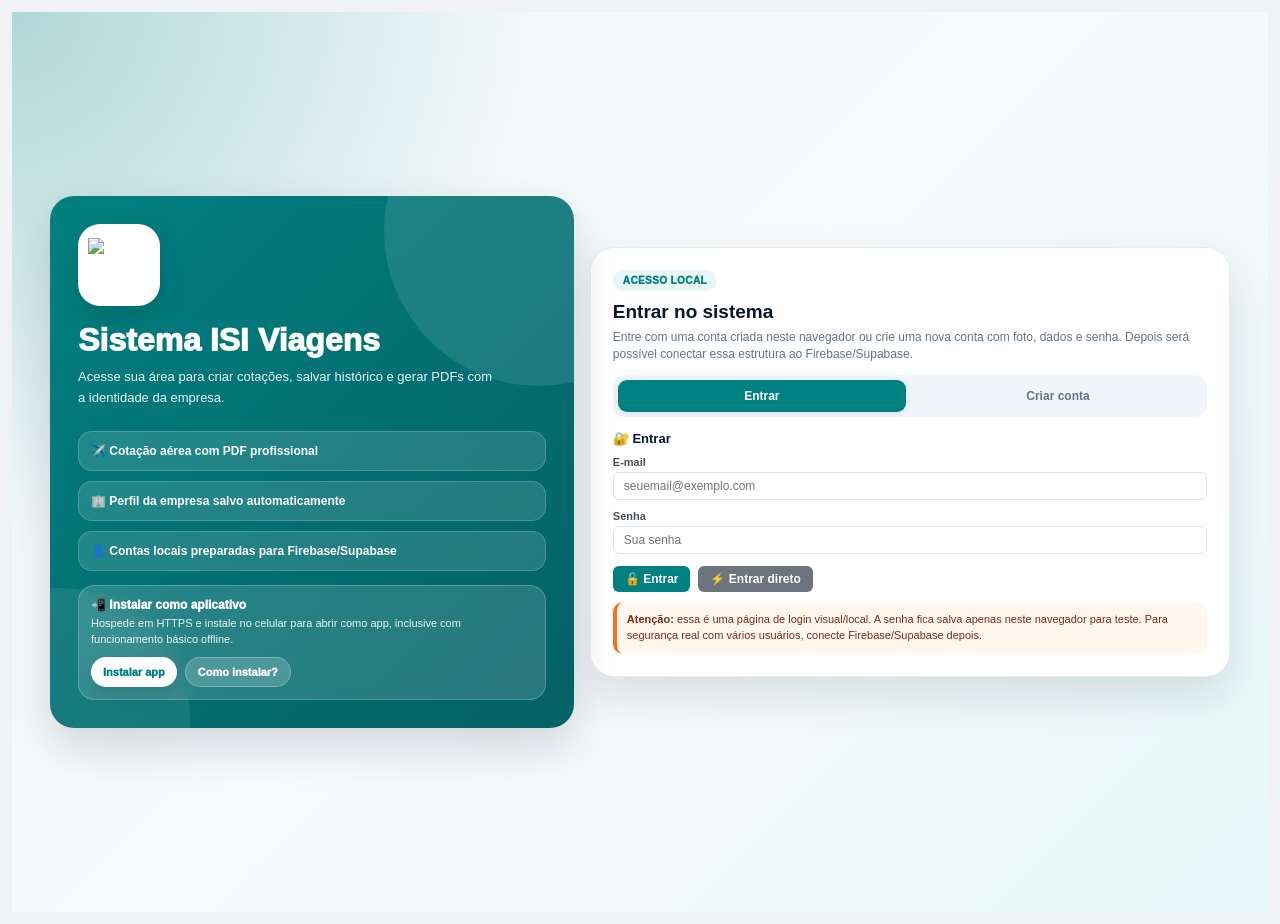
==== index.html @ 82587574 "Add files via upload" ====
<!DOCTYPE html>
<html lang="pt-BR">
<head>
  <meta charset="UTF-8" />
  <meta name="viewport" content="width=device-width, initial-scale=1.0, user-scalable=yes, viewport-fit=cover" />

  <!-- PWA / Aplicativo instalável -->
  <meta name="theme-color" content="#008080" />
  <meta name="description" content="Sistema ISI Viagens para cotações aéreas, perfil de empresa, usuários locais e geração de PDF." />
  <link rel="manifest" href="manifest.json" />
  <link rel="apple-touch-icon" href="icons/icon-192.png" />
  <meta name="mobile-web-app-capable" content="yes" />
  <meta name="apple-mobile-web-app-capable" content="yes" />
  <meta name="apple-mobile-web-app-status-bar-style" content="default" />
  <meta name="apple-mobile-web-app-title" content="ISI Viagens" />
  <title>ISI Viagens - App de Cotação</title>
  <style>
    * { margin:0; padding:0; box-sizing:border-box; }
    body {
      font-family:-apple-system,BlinkMacSystemFont,"Segoe UI",Roboto,Arial,sans-serif;
      background:#f0f2f5;
      padding:12px;
      color:#1a1a2e;
    }
    .tabs {
      display:flex;
      gap:6px;
      margin:0 auto 12px;
      background:white;
      padding:6px;
      border-radius:14px;
      box-shadow:0 1px 4px rgba(0,0,0,.08);
      max-width:1600px;
    }
    .tab-btn {
      flex:1;
      padding:10px;
      border:none;
      background:transparent;
      border-radius:10px;
      font-size:13px;
      font-weight:600;
      cursor:pointer;
      color:#6c757d;
    }
    .tab-btn.active { background:#008080; color:white; }
    .tab-content { display:none; }
    .tab-content.active { display:block; }
    .dashboard {
      display:flex;
      gap:16px;
      max-width:1600px;
      margin:0 auto;
    }
    .config-panel {
      width:50%;
      background:white;
      border-radius:14px;
      padding:16px;
      box-shadow:0 1px 4px rgba(0,0,0,.08);
      overflow-y:auto;
      max-height:calc(100vh - 80px);
    }
    .preview-panel {
      width:50%;
      background:#f0f2f5;
      border-radius:14px;
      display:flex;
      flex-direction:column;
      overflow:hidden;
    }
    .preview-header {
      display:flex;
      justify-content:space-between;
      align-items:center;
      padding:12px 16px;
      background:white;
      border-bottom:1px solid #e9ecef;
      gap:10px;
      flex-wrap:wrap;
    }
    .preview-header h2 { font-size:16px; }
    .preview-container {
      flex:1;
      padding:16px;
      overflow-y:auto;
      max-height:calc(100vh - 80px);
    }
    .config-section {
      margin-bottom:16px;
      padding:12px;
      background:#f8f9fa;
      border-radius:10px;
      border:1px solid #e9ecef;
      transition: all 0.3s ease;
    }
    .config-section.hidden {
      display: none;
    }
    .config-section h3 {
      margin-bottom:12px;
      font-size:13px;
      display:flex;
      align-items:center;
      gap:6px;
    }
    .form-group { margin-bottom:10px; }
    .form-group label {
      display:block;
      margin-bottom:4px;
      font-weight:600;
      color:#495057;
      font-size:11px;
    }
    input, select, textarea {
      width:100%;
      padding:6px 10px;
      border:1px solid #dee2e6;
      border-radius:6px;
      font-size:12px;
      font-family:inherit;
      outline:none;
    }
    input:focus, select:focus, textarea:focus {
      border-color:#008080;
      box-shadow:0 0 0 2px rgba(0,128,128,.1);
    }
    .row-2 { display:grid; grid-template-columns:1fr 1fr; gap:10px; }
    .row-3 { display:grid; grid-template-columns:1fr 1fr 1fr; gap:10px; }
    .btn, .btn-generate, .btn-secondary, .btn-danger, .upload-btn {
      border:none;
      padding:6px 12px;
      border-radius:6px;
      cursor:pointer;
      font-size:12px;
      font-weight:600;
      transition:.2s;
    }
    .btn, .btn-generate, .upload-btn { background:#008080; color:white; }
    .btn:hover, .btn-generate:hover, .upload-btn:hover { background:#006666; }
    .btn-secondary { background:#6c757d; color:white; }
    .btn-danger { background:#dc3545; color:white; }
    .btn-full { width:100%; }
    .alert {
      padding:8px 12px;
      border-radius:8px;
      margin:8px 0;
      font-size:11px;
      line-height:1.3;
    }
    .alert-info { background:#e0f2fe; color:#0369a1; border-left:3px solid #0284c7; }
    .alert-success { background:#e8f5e9; color:#166534; border-left:3px solid #16a34a; }
    .alert-warning { background:#fff8e1; color:#92400e; border-left:3px solid #f59e0b; }
    .alert-error { background:#fee2e2; color:#991b1b; border-left:3px solid #dc2626; }
    .grupo-imagem { display:flex; align-items:center; gap:12px; margin-bottom:12px; flex-wrap:wrap; }
    .clube-foto-preview {
      width:50px; height:50px; border-radius:10px; object-fit:cover;
      background:#f8f9fa; border:1px solid #dee2e6;
    }
    .color-option {
      display:inline-block; width:28px; height:28px; border-radius:50%;
      margin:3px; cursor:pointer; border:2px solid transparent;
    }
    .color-option.selected { border-color:#1a1a2e; transform:scale(1.05); }
    .amadeus-offer {
      background:white;
      border:1px solid #dee2e6;
      border-radius:10px;
      padding:10px;
      margin-bottom:8px;
      cursor:pointer;
    }
    .amadeus-offer:hover { border-color:#008080; background:#f0fafa; }
    .amadeus-offer.selected { border:2px solid #16a34a; background:#ecfdf5; }
    .offer-top {
      display:flex; justify-content:space-between; gap:8px;
      font-weight:700; font-size:13px;
    }
    .offer-meta {
      margin-top:6px;
      display:grid;
      grid-template-columns:repeat(4,1fr);
      gap:6px;
      font-size:10px;
      color:#495057;
    }
    .offer-meta div { background:#f8f9fa; padding:5px; border-radius:6px; text-align:center; }
    .pdf-preview {
      background:white;
      border-radius:14px;
      padding:20px;
      max-width:100%;
      margin:0 auto;
      box-shadow:0 2px 10px rgba(0,0,0,.08);
    }
    .flight-card {
      background:#fff;
      border-radius:12px;
      padding:12px;
      margin-bottom:12px;
      border:1px solid #e9ecef;
    }
    .flight-header {
      display:flex;
      justify-content:space-between;
      align-items:center;
      margin-bottom:10px;
      padding-bottom:8px;
      border-bottom:1px solid #e9ecef;
    }
    .flight-type {
      font-size:12px;
      font-weight:600;
      color:var(--theme,#008080);
      background:#e6f3f3;
      padding:3px 10px;
      border-radius:16px;
    }
    .flight-date { font-size:11px; color:#6c757d; }
    .route-main {
      display:flex;
      align-items:center;
      justify-content:space-between;
      margin-bottom:12px;
    }
    .airport-origin, .airport-destination { text-align:center; flex:1; }
    .airport-code { font-size:22px; font-weight:700; color:#1a1a2e; }
    .airport-city { font-size:10px; color:#6c757d; margin-top:2px; }
    .flight-connection { text-align:center; flex:1.2; }
    .flight-arrow { font-size:16px; color:#adb5bd; margin-bottom:2px; }
    .flight-connection-type { font-size:10px; font-weight:500; color:var(--theme,#008080); }
    .schedule-row {
      display:flex;
      justify-content:space-between;
      align-items:center;
      background:#f8f9fa;
      padding:10px;
      border-radius:10px;
      margin-bottom:10px;
    }
    .time-point { text-align:center; }
    .time-value { font-size:16px; font-weight:700; color:#1a1a2e; }
    .time-label { font-size:9px; color:#6c757d; text-transform:uppercase; }
    .duration-middle { text-align:center; flex:1; }
    .duration-value { font-size:12px; font-weight:600; color:var(--theme,#008080); }
    .duration-label { font-size:9px; color:#6c757d; }
    .flight-footer {
      display:flex;
      justify-content:space-between;
      align-items:center;
      padding-top:8px;
      border-top:1px solid #e9ecef;
    }
    .airline-info { display:flex; align-items:center; gap:8px; }
    .airline-logo-small { height:20px; max-width:50px; object-fit:contain; }
    .benefits-row {
      display:flex; flex-wrap:wrap; gap:12px; justify-content:center; margin:12px 0;
    }
    .benefit-item { font-size:10px; color:#6c757d; }
    .passengers-info {
      font-size:11px; color:#495057; margin:12px 0; text-align:center;
      background:#f8f9fa; padding:8px; border-radius:10px;
    }
    .price-container {
      background:linear-gradient(135deg,var(--theme,#008080),color-mix(in srgb,var(--theme,#008080) 80%,black));
      border-radius:10px;
      padding:12px 16px;
      margin-top:12px;
      display:flex;
      justify-content:space-between;
      align-items:center;
      color:white;
    }
    .price-original { font-size:11px; text-decoration:line-through; opacity:.8; }
    .price-promotional { font-size:18px; font-weight:700; }
    .warning-box {
      background:#fff8e7;
      border-left:3px solid #ff9800;
      border-radius:6px;
      padding:8px 12px;
      margin-top:12px;
      text-align:center;
    }
    .footer-note {
      font-size:9px;
      color:#adb5bd;
      text-align:center;
      margin-top:12px;
      padding-top:8px;
      border-top:1px solid #e9ecef;
    }
    .historico-container {
      max-width:1400px;
      margin:0 auto;
      background:white;
      border-radius:14px;
      padding:16px;
      box-shadow:0 1px 4px rgba(0,0,0,.08);
    }
    table { width:100%; border-collapse:collapse; }
    th, td { padding:10px; text-align:left; border-bottom:1px solid #e9ecef; font-size:12px; }
    th { background:#f8f9fa; font-weight:600; color:#495057; }
    .status-badge { display:inline-block; padding:3px 8px; border-radius:16px; font-size:10px; font-weight:500; }
    .status-ida { background:#e8f5e9; color:#2e7d32; }
    .status-ida-volta { background:#e3f2fd; color:#1565c0; }
    .status-multitrecho { background:#f3e5f5; color:#7b1fa2; }
    .log-box {
      background:#0f172a;
      color:#dbeafe;
      font-family:monospace;
      font-size:10px;
      border-radius:10px;
      padding:8px;
      max-height:120px;
      overflow:auto;
    }
    .stop-chain {
      display:flex;
      align-items:center;
      justify-content:center;
      gap:6px;
      margin:4px 0 2px;
      color:#008080;
      font-size:10px;
      font-weight:700;
      flex-wrap:wrap;
    }
    .stop-chain .stop-code {
      background:#e6f3f3;
      color:#008080;
      padding:2px 6px;
      border-radius:12px;
      font-size:9px;
    }
    .stop-chain .stop-arrow { color:#adb5bd; font-size:14px; }
    .paradas-info {
      margin-top:8px;
      padding:8px;
      background:#f8f9fa;
      border-radius:10px;
      border:1px dashed #d9e2e7;
    }
    .paradas-info-title {
      color:#008080;
      font-weight:700;
      font-size:10px;
      margin-bottom:6px;
      text-transform:uppercase;
    }
    .parada-linha {
      display:flex;
      justify-content:space-between;
      align-items:center;
      gap:10px;
      padding:5px 0;
      border-bottom:1px solid #e9ecef;
      font-size:10px;
    }
    .parada-codigo { font-weight:800; color:#1a1a2e; font-size:11px; }
    .parada-espera { color:#008080; font-weight:700; font-size:10px; }
    .bagagens-pdf {
      margin-top:10px;
      padding-top:8px;
      border-top:1px solid #e9ecef;
    }
    .bagagens-header {
      display:flex;
      align-items:center;
      gap:8px;
      margin-bottom:6px;
      color:#1a1a2e;
      font-weight:800;
      font-size:11px;
      text-transform:uppercase;
    }
    .bagagens-header:before {
      content:"";
      width:5px;
      height:5px;
      background:#1a1a2e;
      border-radius:50%;
    }
    .bagagens-subtitle {
      display:flex;
      align-items:center;
      gap:8px;
      color:#7b8790;
      font-weight:700;
      font-size:9px;
      text-transform:uppercase;
      margin-bottom:6px;
    }
    .bagagens-subtitle:after {
      content:"";
      height:1px;
      background:#d9dee4;
      flex:1;
    }
    .bagagens-grid-pdf {
      display:grid;
      grid-template-columns:repeat(3,1fr);
      gap:8px;
    }
    .bagagem-card-pdf {
      background:#f5f6f8;
      border-radius:8px;
      padding:6px;
      display:flex;
      align-items:center;
      gap:6px;
      min-height:48px;
    }
    .bagagem-card-pdf img {
      width:28px;
      height:28px;
      object-fit:contain;
      background:white;
      border-radius:6px;
      padding:3px;
    }
    .bagagem-card-pdf .bag-title { font-size:9px; font-weight:800; color:#1a1a2e; }
    .bagagem-card-pdf .bag-sub { font-size:8px; color:#6c757d; margin-top:1px; }
    .bagagem-card-pdf .bag-qtd { margin-left:auto; font-size:14px; font-weight:900; color:#1a1a2e; }
    .bagagens-form-title{ color:var(--theme,#008080); font-weight:800; font-size:12px; }
    .bagagens-form-grid{ display:grid; grid-template-columns:repeat(3,1fr); gap:8px; margin-top:6px; }
    .bagagem-form-card{ background:linear-gradient(180deg,#fff,#f8fafc); border:1px solid #e3e9ef; border-radius:10px; padding:8px; display:flex; flex-direction:column; gap:6px; align-items:center; text-align:center; }
    .bagagem-form-card img{ width:36px; height:36px; object-fit:contain; }
    .bagagem-form-texto strong{ display:block; font-size:10px; color:#0b1433; }
    .bagagem-form-texto span{ display:block; font-size:10px; color:#334155; margin-top:2px; }
    .bagagem-stepper{ display:grid; grid-template-columns:28px 1fr 28px; width:100%; overflow:hidden; border-radius:8px; border:1px solid #e3e9ef; background:#fff; }
    .bagagem-stepper button{ border:0; background:#eef2f7; color:#0b1433; font-weight:900; cursor:pointer; font-size:14px; }
    .bagagem-stepper input{ border:0; text-align:center; padding:4px; font-weight:800; font-size:12px; }
    .bagagem-status{ padding:2px 8px; border-radius:20px; font-size:9px; font-weight:800; }
    .bagagem-status.incluso{ background:#c9f7d8; color:#0f7a3a; }
    .bagagem-status.opcional{ background:#737985; color:#fff; }
    .bagagem-card-premium{ background:linear-gradient(180deg,#ffffff,#f4f6f8); border:1px solid #edf1f4; border-radius:10px; min-height:52px; }
    .bagagem-card-premium img{ width:34px; height:34px; }
    .trecho-card {
      background:white;
      border:1px solid #e9ecef;
      border-radius:10px;
      padding:12px;
      margin-bottom:12px;
    }
    .trecho-header {
      display:flex;
      justify-content:space-between;
      align-items:center;
      margin-bottom:12px;
      padding-bottom:8px;
      border-bottom:1px solid #e9ecef;
    }
    .trecho-title { font-weight:700; color:#008080; font-size:12px; }

    .trecho-nome-wrap { flex:1; display:flex; flex-direction:column; gap:3px; }
    .trecho-nome-wrap label { font-size:10px; font-weight:700; color:#6c757d; }
    .trecho-nome-input { font-weight:800; color:#008080; border:1px solid #dce6e9; background:#f8fbfb; }
    input[list]::-webkit-calendar-picker-indicator { opacity:.6; }
    .btn-remove-trecho { background:#dc3545; color:white; border:none; padding:4px 10px; border-radius:6px; cursor:pointer; font-size:10px; }

    .passageiros-dinamicos {
      display:grid;
      grid-template-columns:1fr 1fr;
      gap:8px;
      margin-top:6px;
    }
    .passageiro-campo {
      background:#fff;
      border:1px solid #e3e9ef;
      border-radius:10px;
      padding:8px;
    }
    .passageiro-campo label {
      display:flex;
      align-items:center;
      justify-content:space-between;
      gap:8px;
      margin-bottom:5px;
      color:#0b1433;
      font-size:10px;
      font-weight:800;
    }
    .passageiro-tipo {
      color:var(--theme,#008080);
      background:#e6f3f3;
      padding:2px 7px;
      border-radius:999px;
      font-size:9px;
      white-space:nowrap;
    }

    @media (max-width: 900px) {
      .dashboard { flex-direction:column; }
      .config-panel, .preview-panel { width:100%; }
      .row-2,.row-3 { grid-template-columns:1fr; }
      .bagagens-grid-pdf { grid-template-columns:1fr; }
    }
    @media print {
      body { background:white; padding:0; }
      .tabs,.config-panel,.preview-header { display:none !important; }
      .preview-panel { width:100%; background:white; }
      .pdf-preview { box-shadow:none; }
    }
    /* Ajuste compacto para caber melhor em 1 página do PDF, mantendo o mesmo designer */
    .pdf-preview { padding:14px; }
    .flight-card { padding:8px; margin-bottom:7px; border-radius:10px; }
    .flight-header { margin-bottom:6px; padding-bottom:5px; }
    .airport-code { font-size:19px; }
    .airport-city { font-size:9px; }
    .schedule-row { padding:7px; margin-bottom:6px; }
    .time-value { font-size:14px; }
    .duration-value { font-size:11px; }
    .flight-footer { padding-top:5px; }
    .bagagens-pdf { margin-top:6px; padding-top:5px; }
    .bagagens-grid-pdf { gap:5px; }
    .bagagem-card-pdf { min-height:40px; padding:4px; gap:4px; }
    .bagagem-card-pdf img { width:24px; height:24px; }
    .bagagem-card-pdf .bag-title { font-size:8px; }
    .bagagem-card-pdf .bag-sub { font-size:7px; }
    .bagagem-card-pdf .bag-qtd { font-size:12px; }
    .paradas-info { margin-top:5px; padding:5px; }
    .parada-linha { padding:3px 0; font-size:9px; }
    .benefits-row { margin:8px 0; gap:8px; }
    .passengers-info { margin:8px 0; padding:6px; }
    .price-container { margin-top:8px; padding:9px 12px; }
    .warning-box { margin-top:8px; padding:6px 10px; }

    @page { size: A4; margin: 5mm; }
    @media print {
      html, body { width:210mm; min-height:297mm; }
      body { background:white !important; padding:0 !important; -webkit-print-color-adjust:exact; print-color-adjust:exact; }
      .tabs,.config-panel,.preview-header { display:none !important; }
      .dashboard { display:block !important; max-width:none !important; margin:0 !important; }
      .preview-panel { width:100% !important; background:white !important; display:block !important; overflow:visible !important; }
      .preview-container { padding:0 !important; overflow:visible !important; max-height:none !important; }
      .pdf-preview {
        width:100% !important;
        max-width:200mm !important;
        margin:0 auto !important;
        box-shadow:none !important;
        border-radius:0 !important;
        padding:5mm !important;
        font-size:85% !important;
      }
      .flight-card { padding:5px !important; margin-bottom:4px !important; border-radius:7px !important; page-break-inside:avoid !important; break-inside:avoid !important; }
      .flight-header { margin-bottom:4px !important; padding-bottom:4px !important; }
      .route-main { margin-bottom:5px !important; }
      .airport-code { font-size:17px !important; }
      .airport-city { font-size:8px !important; }
      .schedule-row { padding:5px !important; margin-bottom:4px !important; }
      .time-value { font-size:12px !important; }
      .time-label,.duration-label { font-size:7px !important; }
      .duration-value { font-size:9px !important; }
      .airline-logo-small { height:16px !important; max-width:42px !important; }
      .paradas-info { padding:4px !important; margin-top:4px !important; }
      .paradas-info-title { font-size:8px !important; margin-bottom:3px !important; }
      .parada-linha { padding:2px 0 !important; font-size:8px !important; }
      .bagagens-pdf { margin-top:4px !important; padding-top:4px !important; }
      .bagagens-header { font-size:9px !important; margin-bottom:3px !important; }
      .bagagens-subtitle { font-size:7px !important; margin-bottom:3px !important; }
      .bagagens-grid-pdf { grid-template-columns:repeat(3,1fr) !important; gap:4px !important; }
      .bagagem-card-pdf { min-height:32px !important; padding:3px !important; }
      .bagagem-card-pdf img { width:20px !important; height:20px !important; }
      .bagagem-card-pdf .bag-title { font-size:7px !important; }
      .bagagem-card-pdf .bag-sub { font-size:6px !important; }
      .bagagem-card-pdf .bag-qtd { font-size:10px !important; }
      .benefits-row { margin:5px 0 !important; gap:6px !important; }
      .benefit-item,.passengers-info { font-size:8px !important; }
      .passengers-info { margin:5px 0 !important; padding:4px !important; }
      .price-container { margin-top:5px !important; padding:6px 9px !important; }
      .price-promotional { font-size:14px !important; }
      .price-original { font-size:9px !important; }
      .warning-box { margin-top:5px !important; padding:4px 8px !important; font-size:8px !important; }
      .footer-note { margin-top:5px !important; padding-top:4px !important; font-size:7px !important; }
    }

    /* Atualizações: PDF otimizado, paradas em 2 colunas, classe e aviso maior */
    .paradas-form-grid { display:grid; grid-template-columns:repeat(2,1fr); gap:8px; }
    .parada-form-card { background:#fff; border:1px solid #e3e9ef; border-radius:10px; padding:8px; }
    .parada-form-card.hidden { display:none; }
    .parada-form-card strong { display:block; font-size:10px; color:#0b1433; margin-bottom:5px; }
    .parada-form-card input { text-align:center; font-weight:700; }
    .paradas-grid-pdf { display:grid; grid-template-columns:repeat(2,1fr); gap:0 12px; }
    .paradas-grid-pdf .parada-linha { border-bottom:1px solid #e9ecef; }
    .classe-info { margin-left:auto; background:#e6f3f3; color:var(--theme,#008080); border-radius:16px; padding:3px 10px; font-size:10px; font-weight:800; }
    .warning-box { font-size:12px; font-weight:800; color:#7a4a00; }
    .pdf-preview.pdf-1 { padding:24px; }
    .pdf-preview.pdf-1 .flight-card { padding:16px; margin-bottom:14px; }
    .pdf-preview.pdf-1 .airport-code { font-size:27px; }
    .pdf-preview.pdf-1 .time-value { font-size:18px; }
    .pdf-preview.pdf-1 .price-promotional { font-size:22px; }
    .pdf-preview.pdf-2 { padding:18px; }
    .pdf-preview.pdf-2 .flight-card { padding:11px; margin-bottom:9px; }
    .pdf-preview.pdf-3 { padding:12px; }
    .pdf-preview.pdf-3 .flight-card { padding:7px; margin-bottom:5px; }
    .pdf-preview.pdf-3 .paradas-info { padding:4px; }
    .pdf-preview.pdf-3 .warning-box { font-size:10px; padding:5px 8px; }
    @media print {
      .pdf-preview.pdf-1 { padding:9mm !important; font-size:105% !important; }
      .pdf-preview.pdf-1 .flight-card { padding:12px !important; margin-bottom:10px !important; }
      .pdf-preview.pdf-1 .airport-code { font-size:25px !important; }
      .pdf-preview.pdf-1 .time-value { font-size:18px !important; }
      .pdf-preview.pdf-1 .price-promotional { font-size:22px !important; }
      .pdf-preview.pdf-2 { padding:6mm !important; font-size:92% !important; }
      .pdf-preview.pdf-3 { padding:4mm !important; font-size:82% !important; }
      .paradas-grid-pdf { grid-template-columns:repeat(2,1fr) !important; gap:0 8px !important; }
      .warning-box { font-size:11px !important; font-weight:800 !important; }
      .pdf-preview.pdf-3 .warning-box { font-size:9px !important; }
    }


    /* ===== REFORMA VISUAL DO PDF / COTAÇÃO ===== */
    .pdf-preview.pdf-reformado{
      --theme2: color-mix(in srgb, var(--theme,#008080) 78%, #003b5c);
      padding:0 !important;
      overflow:hidden;
      border-radius:16px;
      border:1px solid #d9e6ee;
      background:#ffffff;
    }
    .pdf-topbar{
      background:linear-gradient(135deg,var(--theme,#008080),var(--theme2,#005f86));
      color:white;
      padding:14px 18px;
      display:grid;
      grid-template-columns:1.2fr 1fr 1fr;
      gap:12px;
      align-items:center;
    }
    .pdf-brand{display:flex;align-items:center;gap:12px;min-width:0;}
    .pdf-brand img{width:58px;height:58px;object-fit:contain;background:#fff;border-radius:12px;padding:6px;}
    .pdf-brand-title{font-size:16px;font-weight:900;line-height:1.1;}
    .pdf-brand-sub{font-size:10px;opacity:.9;margin-top:2px;}
    .pdf-title-box{text-align:center;}
    .pdf-title-box .pdf-main-title{font-size:17px;font-weight:900;}
    .pdf-title-box .pdf-client{font-size:10px;opacity:.92;margin-top:3px;}
    .pdf-locator{text-align:right;text-transform:uppercase;}
    .pdf-locator small{display:block;font-size:9px;letter-spacing:2px;opacity:.75;}
    .pdf-locator strong{display:block;font-size:25px;letter-spacing:2px;line-height:1;}
    .pdf-body{padding:14px 18px 16px;}
    .pdf-section-title{display:flex;align-items:center;gap:8px;margin:10px 0 8px;font-size:12px;font-weight:900;text-transform:uppercase;color:#16213e;letter-spacing:.4px;}
    .pdf-section-title:before{content:"";width:6px;height:6px;border-radius:50%;background:var(--theme,#008080);}
    .passengers-box{border-bottom:2px dashed #d6cdbc;padding-bottom:10px;margin-bottom:10px;}
    .passengers-head{display:flex;justify-content:space-between;gap:10px;font-size:11px;color:#6c757d;margin-bottom:8px;}
    .passenger-list{display:grid;grid-template-columns:repeat(2,minmax(0,1fr));gap:7px;}
    .passenger-pill{background:#f5f6f8;border-radius:8px;padding:8px 10px;display:flex;gap:10px;align-items:center;min-height:38px;}
    .passenger-num{font-weight:900;color:#8a94a6;}
    .passenger-name{font-weight:800;font-size:11px;color:#0f172a;}
    .flight-card{border-radius:12px;border:1px solid #e7edf3;background:#fff;overflow:hidden;}
    .flight-header{background:#fbfcfe;border-bottom:1px solid #edf1f4;padding:8px 10px;}
    .flight-type{background:#e7f7f7;color:var(--theme,#008080);font-weight:900;}
    .flight-date{font-weight:800;color:#64748b;}
    .airport-code{color:#0b1433;}
    .flight-arrow,.stop-arrow,.stop-code,.flight-connection-type,.duration-value,.paradas-info-title,.parada-espera,.classe-info{color:var(--theme,#008080) !important;}
    .stop-code{background:color-mix(in srgb,var(--theme,#008080) 12%,white) !important;border:1px solid color-mix(in srgb,var(--theme,#008080) 22%,white);}
    .schedule-row{background:#f5f6f8;}
    .paradas-info{border-color:color-mix(in srgb,var(--theme,#008080) 25%,#d9e2e7) !important;background:#fbfeff;}
    .paradas-grid-pdf{display:grid;grid-template-columns:repeat(2,1fr);gap:4px 12px;}
    .parada-linha{border-bottom:0;background:#fff;border-radius:8px;padding:6px 8px;}
    .bagagens-header:before{background:var(--theme,#008080) !important;}
    .bagagens-grid-pdf{grid-template-columns:repeat(3,1fr);}
    .price-container{background:linear-gradient(135deg,var(--theme,#008080),var(--theme2,#005f86));border-radius:12px;}
    .warning-box{font-size:12px;font-weight:900;letter-spacing:.1px;border-left:4px solid #f59e0b;background:#fff7dc;color:#7c4a03;}
    .pdf-preview.pdf-3 .pdf-topbar{padding:10px 14px;}
    .pdf-preview.pdf-3 .pdf-body{padding:10px 14px 12px;}
    .pdf-preview.pdf-3 .passenger-list{grid-template-columns:repeat(3,minmax(0,1fr));gap:5px;}
    .pdf-preview.pdf-3 .passenger-pill{padding:5px 7px;min-height:30px;}
    .pdf-preview.pdf-3 .passenger-name{font-size:9px;}
    @media print{
      .pdf-topbar{padding:9px 12px !important;}
      .pdf-body{padding:8px 12px 10px !important;}
      .pdf-brand img{width:45px !important;height:45px !important;}
      .pdf-brand-title{font-size:13px !important;}
      .pdf-locator strong{font-size:20px !important;}
      .passenger-pill{min-height:28px !important;padding:5px 7px !important;}
      .passenger-name{font-size:9px !important;}
      .pdf-section-title{font-size:10px !important;margin:6px 0 5px !important;}
      .warning-box{font-size:9px !important;}
    }



    /* ===== PERFIL DA EMPRESA / BASE PARA LOGIN FUTURO ===== */
    .perfil-container{
      max-width:1600px;
      margin:0 auto;
      display:grid;
      grid-template-columns:1.05fr .95fr;
      gap:16px;
    }
    .perfil-card{
      background:white;
      border-radius:14px;
      padding:16px;
      box-shadow:0 1px 4px rgba(0,0,0,.08);
      border:1px solid #e9ecef;
    }
    .perfil-card h2{
      font-size:18px;
      margin-bottom:6px;
      color:#0b1433;
    }
    .perfil-card h3{
      font-size:13px;
      margin:14px 0 10px;
      color:#0b1433;
      display:flex;
      align-items:center;
      gap:6px;
    }
    .perfil-subtitle{
      font-size:12px;
      color:#6c757d;
      margin-bottom:12px;
      line-height:1.35;
    }
    .perfil-logo-area{
      display:flex;
      gap:14px;
      align-items:center;
      flex-wrap:wrap;
      background:#f8f9fa;
      border:1px dashed #d7e0e6;
      padding:12px;
      border-radius:12px;
      margin-bottom:12px;
    }
    .perfil-logo-preview{
      width:92px;
      height:92px;
      object-fit:contain;
      background:#fff;
      border:1px solid #dee2e6;
      border-radius:16px;
      padding:8px;
      box-shadow:0 2px 6px rgba(0,0,0,.04);
    }
    .perfil-logo-actions{
      display:flex;
      flex-direction:column;
      gap:7px;
      min-width:180px;
      flex:1;
    }
    .perfil-mini{
      font-size:10px;
      color:#6c757d;
      line-height:1.35;
    }
    .perfil-grid{
      display:grid;
      grid-template-columns:1fr 1fr;
      gap:10px;
    }
    .perfil-preview-box{
      background:linear-gradient(135deg,var(--theme,#008080),color-mix(in srgb,var(--theme,#008080) 78%,#003b5c));
      color:white;
      border-radius:16px;
      padding:18px;
      min-height:235px;
      display:flex;
      flex-direction:column;
      justify-content:space-between;
      overflow:hidden;
      position:relative;
    }
    .perfil-preview-box:after{
      content:"";
      position:absolute;
      width:220px;
      height:220px;
      border-radius:50%;
      background:rgba(255,255,255,.10);
      right:-80px;
      bottom:-90px;
    }
    .perfil-preview-top{
      position:relative;
      z-index:1;
      display:flex;
      align-items:center;
      gap:12px;
    }
    .perfil-preview-top img{
      width:70px;
      height:70px;
      border-radius:16px;
      object-fit:contain;
      background:#fff;
      padding:8px;
    }
    .perfil-preview-name{
      font-size:20px;
      font-weight:900;
      line-height:1.1;
    }
    .perfil-preview-slogan{
      font-size:11px;
      opacity:.9;
      margin-top:4px;
    }
    .perfil-preview-contato{
      position:relative;
      z-index:1;
      margin-top:16px;
      display:grid;
      gap:6px;
      font-size:11px;
      opacity:.95;
    }
    .perfil-future-box{
      margin-top:12px;
      background:#f8f9fa;
      border:1px solid #e9ecef;
      border-radius:12px;
      padding:12px;
    }
    .perfil-status-pill{
      display:inline-flex;
      align-items:center;
      gap:6px;
      padding:4px 9px;
      border-radius:999px;
      background:#e8f6f6;
      color:var(--theme,#008080);
      font-size:10px;
      font-weight:900;
      text-transform:uppercase;
      letter-spacing:.3px;
    }
    .perfil-actions-row{ display:flex; gap:8px; flex-wrap:wrap; margin-top:12px; }
    .perfil-status-msg{ margin-top:8px; }
    @media (max-width:900px){
      .perfil-container{ grid-template-columns:1fr; }
      .perfil-grid{ grid-template-columns:1fr; }
    }


    /* ===== CONTA / LOGIN LOCAL (PREPARADO PARA FIREBASE) ===== */
    .conta-container{
      max-width:1600px;
      margin:0 auto;
      display:grid;
      grid-template-columns:.95fr 1.05fr;
      gap:16px;
    }
    .conta-card{
      background:white;
      border-radius:16px;
      padding:18px;
      box-shadow:0 1px 4px rgba(0,0,0,.08);
      border:1px solid #e9ecef;
    }
    .conta-card h2{font-size:19px;margin-bottom:6px;color:#0b1433;}
    .conta-card h3{font-size:13px;margin:14px 0 10px;color:#0b1433;display:flex;align-items:center;gap:6px;}
    .conta-subtitle{font-size:12px;color:#64748b;line-height:1.45;margin-bottom:12px;}
    .conta-tabs-mini{display:flex;gap:8px;background:#f1f5f9;border-radius:12px;padding:5px;margin-bottom:14px;}
    .conta-mini-btn{flex:1;border:0;background:transparent;border-radius:9px;padding:9px;font-size:12px;font-weight:900;color:#64748b;cursor:pointer;}
    .conta-mini-btn.active{background:var(--theme,#008080);color:#fff;box-shadow:0 2px 8px rgba(0,0,0,.08);}
    .conta-form{display:none;}
    .conta-form.active{display:block;}
    .conta-foto-area{display:flex;align-items:center;gap:12px;flex-wrap:wrap;background:#f8fafc;border:1px dashed #d8e1e8;border-radius:14px;padding:12px;margin-bottom:12px;}
    .conta-avatar-preview{width:82px;height:82px;border-radius:50%;object-fit:cover;background:#e2e8f0;border:3px solid #fff;box-shadow:0 2px 8px rgba(0,0,0,.08);}
    .conta-avatar-placeholder{width:82px;height:82px;border-radius:50%;background:linear-gradient(135deg,var(--theme,#008080),#0f172a);color:#fff;display:flex;align-items:center;justify-content:center;font-size:28px;font-weight:900;border:3px solid #fff;box-shadow:0 2px 8px rgba(0,0,0,.08);}
    .conta-actions-row{display:flex;gap:8px;flex-wrap:wrap;margin-top:12px;}
    .conta-user-hero{background:linear-gradient(135deg,var(--theme,#008080),color-mix(in srgb,var(--theme,#008080) 76%,#0f172a));border-radius:18px;padding:18px;color:#fff;position:relative;overflow:hidden;margin-bottom:12px;}
    .conta-user-hero:after{content:"";position:absolute;width:240px;height:240px;border-radius:50%;background:rgba(255,255,255,.09);right:-100px;bottom:-120px;}
    .conta-user-top{position:relative;z-index:1;display:flex;align-items:center;gap:14px;}
    .conta-user-top img{width:74px;height:74px;border-radius:50%;object-fit:cover;background:#fff;padding:3px;}
    .conta-user-name{font-size:20px;font-weight:950;line-height:1.1;}
    .conta-user-email{font-size:11px;opacity:.92;margin-top:4px;}
    .conta-user-meta{position:relative;z-index:1;display:grid;grid-template-columns:1fr 1fr;gap:8px;margin-top:14px;}
    .conta-meta-box{background:rgba(255,255,255,.12);border:1px solid rgba(255,255,255,.16);border-radius:12px;padding:9px;}
    .conta-meta-label{font-size:9px;text-transform:uppercase;letter-spacing:.6px;opacity:.75;margin-bottom:2px;}
    .conta-meta-value{font-size:12px;font-weight:900;}
    .conta-users-list{display:grid;gap:8px;margin-top:10px;}
    .conta-user-item{display:flex;align-items:center;justify-content:space-between;gap:10px;border:1px solid #e9eef3;background:#f8fafc;border-radius:12px;padding:9px;}
    .conta-user-left{display:flex;align-items:center;gap:9px;min-width:0;}
    .conta-user-left img{width:38px;height:38px;border-radius:50%;object-fit:cover;background:#e2e8f0;}
    .conta-user-left strong{display:block;font-size:12px;color:#0f172a;white-space:nowrap;overflow:hidden;text-overflow:ellipsis;}
    .conta-user-left span{display:block;font-size:10px;color:#64748b;white-space:nowrap;overflow:hidden;text-overflow:ellipsis;}
    .conta-warning{background:#fff7ed;border-left:4px solid #f97316;color:#7c2d12;border-radius:10px;padding:10px;font-size:11px;line-height:1.45;margin-top:10px;}
    .conta-status-msg{margin-top:10px;}
    @media (max-width:900px){
      .conta-container{grid-template-columns:1fr;}
      .conta-user-meta{grid-template-columns:1fr;}
    }





    /* ===== PWA / INSTALAÇÃO DO APP ===== */
    .pwa-install-box{
      position:relative;
      z-index:1;
      margin-top:14px;
      background:rgba(255,255,255,.14);
      border:1px solid rgba(255,255,255,.22);
      border-radius:16px;
      padding:12px;
      color:#fff;
      backdrop-filter:blur(8px);
    }
    .pwa-install-title{font-size:12px;font-weight:950;margin-bottom:4px;display:flex;align-items:center;gap:6px;}
    .pwa-install-text{font-size:11px;line-height:1.45;opacity:.92;margin-bottom:9px;}
    .pwa-install-actions{display:flex;gap:8px;flex-wrap:wrap;}
    .pwa-install-btn{
      border:0;
      background:#fff;
      color:var(--theme,#008080);
      border-radius:999px;
      padding:8px 12px;
      font-size:11px;
      font-weight:950;
      cursor:pointer;
      box-shadow:0 8px 18px rgba(0,0,0,.10);
    }
    .pwa-install-btn.secondary{background:rgba(255,255,255,.18);color:#fff;border:1px solid rgba(255,255,255,.28);box-shadow:none;}
    .pwa-ios-hint{display:none;margin-top:8px;font-size:10px;line-height:1.45;opacity:.95;background:rgba(15,23,42,.16);border-radius:12px;padding:8px;}
    .app-offline-badge{
      display:none;
      position:fixed;
      left:50%;
      bottom:14px;
      transform:translateX(-50%);
      z-index:9999;
      background:#0f172a;
      color:#fff;
      border-radius:999px;
      padding:9px 14px;
      font-size:12px;
      font-weight:900;
      box-shadow:0 12px 28px rgba(15,23,42,.25);
    }
    .app-offline-badge.active{display:block;}
    @media (display-mode: standalone){
      body{padding-top:max(12px, env(safe-area-inset-top));}
      .pwa-install-box{display:none;}
    }

    /* ===== PÁGINA INICIAL DE LOGIN ===== */
    .app-shell.hidden, .login-page.hidden{ display:none !important; }
    .login-page{
      min-height:100vh;
      display:flex;
      align-items:center;
      justify-content:center;
      padding:18px;
      background:
        radial-gradient(circle at top left, color-mix(in srgb,var(--theme,#008080) 26%, transparent), transparent 34%),
        linear-gradient(135deg,#eef7f7,#f8fafc 48%,#e7f7f7);
    }
    .login-shell{
      width:min(1180px,100%);
      display:grid;
      grid-template-columns:.9fr 1.1fr;
      gap:16px;
      align-items:stretch;
    }
    .login-brand-panel{
      background:linear-gradient(135deg,var(--theme,#008080),color-mix(in srgb,var(--theme,#008080) 70%,#0f172a));
      border-radius:24px;
      padding:28px;
      color:#fff;
      position:relative;
      overflow:hidden;
      min-height:520px;
      box-shadow:0 18px 45px rgba(15,23,42,.16);
      display:flex;
      flex-direction:column;
      justify-content:space-between;
    }
    .login-brand-panel:before{content:"";position:absolute;width:310px;height:310px;border-radius:50%;background:rgba(255,255,255,.10);right:-120px;top:-120px;}
    .login-brand-panel:after{content:"";position:absolute;width:260px;height:260px;border-radius:50%;background:rgba(255,255,255,.08);left:-120px;bottom:-120px;}
    .login-brand-content{position:relative;z-index:1;}
    .login-logo-circle{width:82px;height:82px;border-radius:22px;background:#fff;display:flex;align-items:center;justify-content:center;margin-bottom:18px;padding:10px;box-shadow:0 10px 28px rgba(0,0,0,.12);}
    .login-logo-circle img{max-width:100%;max-height:100%;object-fit:contain;}
    .login-brand-title{font-size:32px;font-weight:950;line-height:1.05;margin-bottom:8px;}
    .login-brand-text{font-size:13px;line-height:1.65;opacity:.92;max-width:420px;}
    .login-feature-list{position:relative;z-index:1;display:grid;gap:10px;margin-top:22px;}
    .login-feature{background:rgba(255,255,255,.13);border:1px solid rgba(255,255,255,.18);border-radius:14px;padding:12px;font-size:12px;font-weight:800;backdrop-filter:blur(8px);}
    .login-main-panel{display:flex;align-items:center;}
    .login-main-panel .conta-container{max-width:none;width:100%;display:grid;grid-template-columns:1fr;}
    .login-main-panel .conta-card{box-shadow:0 18px 45px rgba(15,23,42,.12);border-radius:24px;padding:22px;}
    .login-main-panel .conta-card.login-secondary{display:none;}
    .login-top-pill{display:inline-flex;align-items:center;gap:6px;background:#e8f6f6;color:var(--theme,#008080);border-radius:999px;padding:5px 10px;font-size:10px;font-weight:950;text-transform:uppercase;letter-spacing:.4px;margin-bottom:10px;}
    .app-top-user{display:flex;align-items:center;gap:8px;margin-left:auto;}
    .app-user-chip{display:flex;align-items:center;gap:7px;background:#f8fafc;border:1px solid #e9eef3;border-radius:999px;padding:5px 9px;font-size:11px;font-weight:900;color:#0f172a;}
    .app-user-chip img{width:24px;height:24px;border-radius:50%;object-fit:cover;background:#e2e8f0;}
    .btn-sair-mini{border:0;background:#fee2e2;color:#991b1b;border-radius:999px;padding:7px 10px;font-size:11px;font-weight:900;cursor:pointer;}
    @media (max-width:900px){
      .login-shell{grid-template-columns:1fr;}
      .login-brand-panel{min-height:auto;padding:22px;}
      .login-brand-title{font-size:25px;}
      .app-top-user{width:100%;justify-content:space-between;margin-left:0;}
      .tabs{flex-wrap:wrap;}
    }

  </style>
</head>
<body>


<div id="loginPage" class="login-page">
  <div class="login-shell">
    <section class="login-brand-panel">
      <div class="login-brand-content">
        <div class="login-logo-circle"><img id="loginLogoEmpresa" src="" alt="Logo da empresa"></div>
        <div class="login-brand-title">Sistema ISI Viagens</div>
        <p class="login-brand-text">Acesse sua área para criar cotações, salvar histórico e gerar PDFs com a identidade da empresa.</p>
      </div>
      <div class="login-feature-list">
        <div class="login-feature">✈️ Cotação aérea com PDF profissional</div>
        <div class="login-feature">🏢 Perfil da empresa salvo automaticamente</div>
        <div class="login-feature">👤 Contas locais preparadas para Firebase/Supabase</div>
      </div>
      <div class="pwa-install-box" id="pwaInstallBox">
        <div class="pwa-install-title">📲 Instalar como aplicativo</div>
        <div class="pwa-install-text" id="pwaInstallText">Hospede em HTTPS e instale no celular para abrir como app, inclusive com funcionamento básico offline.</div>
        <div class="pwa-install-actions">
          <button class="pwa-install-btn" id="btnInstalarPWA" type="button" onclick="instalarPWA()">Instalar app</button>
          <button class="pwa-install-btn secondary" type="button" onclick="mostrarAjudaInstalacaoPWA()">Como instalar?</button>
        </div>
        <div class="pwa-ios-hint" id="pwaIosHint">No iPhone: abra pelo Safari, toque no botão de compartilhar e escolha <strong>Adicionar à Tela de Início</strong>.</div>
      </div>
    </section>
    <section class="login-main-panel">
      <div class="conta-container">
    <div class="conta-card">
      <span class="login-top-pill">Acesso local</span>
      <h2>Entrar no sistema</h2>
      <p class="conta-subtitle">Entre com uma conta criada neste navegador ou crie uma nova conta com foto, dados e senha. Depois será possível conectar essa estrutura ao Firebase/Supabase.</p>

      <div class="conta-tabs-mini">
        <button class="conta-mini-btn active" id="btnContaLogin" type="button" onclick="alternarTelaConta('login')">Entrar</button>
        <button class="conta-mini-btn" id="btnContaCadastro" type="button" onclick="alternarTelaConta('cadastro')">Criar conta</button>
      </div>

      <div id="contaFormLogin" class="conta-form active">
        <h3>🔐 Entrar</h3>
        <div class="form-group"><label>E-mail</label><input type="email" id="contaLoginEmail" placeholder="seuemail@exemplo.com"></div>
        <div class="form-group"><label>Senha</label><input type="password" id="contaLoginSenha" placeholder="Sua senha"></div>
        <div class="conta-actions-row">
          <button class="btn-generate" type="button" onclick="entrarContaLocal()">🔓 Entrar</button>
          <button class="btn-secondary" type="button" onclick="entrarComoAdministradorLocal()">⚡ Entrar direto</button>
        </div>
      </div>

      <div id="contaFormCadastro" class="conta-form">
        <h3>📝 Criar Conta</h3>
        <div class="conta-foto-area">
          <img id="contaCadastroFotoPreview" class="conta-avatar-preview" src="" alt="Foto do usuário">
          <div style="flex:1;min-width:180px;">
            <input type="file" id="contaCadastroFotoInput" accept="image/*" style="display:none">
            <button class="upload-btn" type="button" onclick="document.getElementById('contaCadastroFotoInput').click()">📸 Escolher foto</button>
            <div class="perfil-mini" style="margin-top:6px;">Essa foto é do usuário/atendente. A logo da empresa continua na aba Perfil da Empresa.</div>
          </div>
        </div>
        <div class="row-2">
          <div class="form-group"><label>Nome completo</label><input type="text" id="contaCadastroNome" placeholder="Ex: Riquelme"></div>
          <div class="form-group"><label>Cargo</label><input type="text" id="contaCadastroCargo" placeholder="Ex: Agente de viagens"></div>
        </div>
        <div class="row-2">
          <div class="form-group"><label>E-mail</label><input type="email" id="contaCadastroEmail" placeholder="email@empresa.com"></div>
          <div class="form-group"><label>WhatsApp</label><input type="text" id="contaCadastroWhatsapp" placeholder="(85) 99999-9999"></div>
        </div>
        <div class="row-2">
          <div class="form-group"><label>Senha</label><input type="password" id="contaCadastroSenha" placeholder="Crie uma senha"></div>
          <div class="form-group"><label>Confirmar senha</label><input type="password" id="contaCadastroConfirmar" placeholder="Repita a senha"></div>
        </div>
        <div class="conta-actions-row">
          <button class="btn-generate" type="button" onclick="criarContaLocal()">✅ Criar conta</button>
          <button class="btn-secondary" type="button" onclick="limparFormularioConta()">🧹 Limpar</button>
        </div>
      </div>

      <div id="contaStatus" class="conta-status-msg"></div>
      <div class="conta-warning"><strong>Atenção:</strong> essa é uma página de login visual/local. A senha fica salva apenas neste navegador para teste. Para segurança real com vários usuários, conecte Firebase/Supabase depois.</div>
    </div>

    <div class="conta-card login-secondary">
      <h2>📌 Usuário Atual</h2>
      <p class="conta-subtitle">Aqui aparece quem está usando o sistema no momento.</p>
      <div id="contaUsuarioAtualBox" class="conta-user-hero"></div>
      <div class="conta-actions-row">
        <button class="btn-secondary" type="button" onclick="alternarTelaConta('cadastro')">➕ Criar outro usuário</button>
        <button class="btn-danger" type="button" onclick="sairContaLocal()">🚪 Sair da conta</button>
      </div>

      <h3>👥 Contas criadas neste navegador</h3>
      <div id="contaListaUsuarios" class="conta-users-list"></div>

      <div class="perfil-future-box">
        <span class="perfil-status-pill">🔥 Preparado para Firebase</span>
        <p class="perfil-mini" style="margin-top:8px;">Depois, essa tela pode trocar o armazenamento local por autenticação real: Firebase Auth para login, Firestore para dados e Storage para fotos.</p>
      </div>
    </div>
  </div>
</div>


    </section>
  </div>
</div>

<div id="appShell" class="app-shell hidden">
<div class="tabs">
  <button class="tab-btn" data-aba="perfil" onclick="mudarAba('perfil')">🏢 Perfil da Empresa</button>
  <button class="tab-btn active" data-aba="cotador" onclick="mudarAba('cotador')">✈️ Configurar Cotação</button>
  <button class="tab-btn" data-aba="historico" onclick="mudarAba('historico')">📋 Histórico</button>
  <div class="app-top-user">
    <div class="app-user-chip"><img id="topUsuarioFoto" src="" alt="Usuário"><span id="topUsuarioNome">Administrador</span></div>
    <button class="btn-sair-mini" style="background:#e0f2fe;color:#075985;" type="button" onclick="mostrarAjudaInstalacaoPWA()">App</button>
    <button class="btn-sair-mini" type="button" onclick="voltarParaPaginaLogin()">Sair</button>
  </div>
</div>

<div id="abaPerfil" class="tab-content">
  <div class="perfil-container">
    <div class="perfil-card">
      <h2>🏢 Perfil da Empresa</h2>
      <p class="perfil-subtitle">Configure uma vez a identidade da empresa. A logo e os dados ficam salvos neste navegador e entram automaticamente no PDF.</p>

      <div class="alert alert-info">Agora funciona sem login e sem banco de dados. A estrutura já fica separada em <strong>usuário local</strong> + <strong>perfil da empresa</strong> para migrar depois para Firebase, Supabase ou outro banco.</div>

      <h3>📸 Logo da Empresa</h3>
      <div class="perfil-logo-area">
        <img id="perfilLogoPreview" class="perfil-logo-preview" src="" alt="Logo da empresa">
        <div class="perfil-logo-actions">
          <input type="file" id="perfilLogoInput" accept="image/*" style="display:none">
          <button class="upload-btn" type="button" onclick="document.getElementById('perfilLogoInput').click()">📸 Escolher logo</button>
          <button class="btn-secondary" type="button" onclick="removerLogoEmpresa()">🗑️ Remover logo</button>
          <span class="perfil-mini">A imagem será reduzida automaticamente para salvar melhor no navegador e aparecer no cabeçalho do PDF.</span>
        </div>
      </div>

      <h3>📝 Dados da Empresa</h3>
      <div class="perfil-grid">
        <div class="form-group"><label>Nome da empresa</label><input type="text" id="perfilEmpresaNome" placeholder="Ex: ISI Viagens" oninput="atualizarPreviewPerfilEmpresa()"></div>
        <div class="form-group"><label>Slogan / frase curta</label><input type="text" id="perfilEmpresaSlogan" placeholder="Ex: Voar é ISI ✈️" oninput="atualizarPreviewPerfilEmpresa()"></div>
        <div class="form-group"><label>WhatsApp</label><input type="text" id="perfilEmpresaWhatsapp" placeholder="Ex: (85) 99999-9999" oninput="atualizarPreviewPerfilEmpresa()"></div>
        <div class="form-group"><label>E-mail</label><input type="email" id="perfilEmpresaEmail" placeholder="comercial@isiviagens.com" oninput="atualizarPreviewPerfilEmpresa()"></div>
        <div class="form-group"><label>Site</label><input type="text" id="perfilEmpresaSite" placeholder="www.isiviagens.com.br" oninput="atualizarPreviewPerfilEmpresa()"></div>
        <div class="form-group"><label>Instagram</label><input type="text" id="perfilEmpresaInstagram" placeholder="@isiviagens" oninput="atualizarPreviewPerfilEmpresa()"></div>
      </div>
      <div class="form-group"><label>Endereço</label><textarea id="perfilEmpresaEndereco" rows="2" placeholder="Endereço da empresa" oninput="atualizarPreviewPerfilEmpresa()"></textarea></div>

      <h3>🎨 Cor padrão</h3>
      <div class="row-2">
        <div class="form-group"><label>Cor do perfil</label><input type="color" id="perfilEmpresaCor" value="#008080" oninput="sincronizarCorPerfil(this.value)"></div>
        <div class="form-group"><label>Hex</label><input type="text" id="perfilEmpresaCorHex" value="#008080" oninput="sincronizarCorPerfil(this.value)"></div>
      </div>

      <div class="perfil-actions-row">
        <button class="btn-generate" type="button" onclick="salvarPerfilEmpresa()">💾 Salvar Perfil</button>
        <button class="btn-secondary" type="button" onclick="restaurarPerfilPadrao()">↩️ Restaurar padrão</button>
      </div>
      <div id="perfilStatus" class="perfil-status-msg"></div>
    </div>

    <div class="perfil-card">
      <h2>👀 Prévia do Cabeçalho</h2>
      <p class="perfil-subtitle">Essa é a identidade que será usada no PDF da cotação.</p>
      <div id="perfilPreviewEmpresa" class="perfil-preview-box"></div>

      <div class="perfil-future-box">
        <span class="perfil-status-pill">🔓 Login futuro desativado</span>
        <h3>🔐 Preparado para vários usuários</h3>
        <p class="perfil-mini">No momento o sistema entra direto. Depois, quando você quiser colocar segurança, a estrutura já permite conectar login por e-mail e senha.</p>
        <div style="margin-top:8px;font-size:11px;line-height:1.6;color:#495057;">
          <strong>Usuário local:</strong> <span id="usuarioLocalNome">Administrador</span><br>
          <strong>Permissão preparada:</strong> Administrador<br>
          <strong>Modo atual:</strong> LocalStorage / sem banco
        </div>
      </div>
    </div>
  </div>
</div>

<div id="abaCotador" class="tab-content active">
  <div class="dashboard">
    <div class="config-panel">
      <h2 style="font-size:18px; margin-bottom:12px;">✈️ Configurar Cotação</h2>

      <div class="config-section">
        <h3>🔌 Amadeus</h3>
        <div class="alert alert-info">Chama o server.js. Credenciais no .env</div>
        <button class="btn btn-full" onclick="testarAmadeus()">🔐 Testar conexão</button>
        <div id="amadeusStatus"></div>
      </div>

      <div class="config-section">
        <h3>🔎 Buscar voos</h3>
        <div class="row-2">
          <div class="form-group"><label>Origem</label><input id="buscaOrigem" value="FOR"></div>
          <div class="form-group"><label>Destino</label><input id="buscaDestino" value="GRU"></div>
        </div>
        <div class="row-2">
          <div class="form-group"><label>Data ida</label><input type="date" id="buscaDataIda"></div>
          <div class="form-group"><label>Data volta</label><input type="date" id="buscaDataVolta"></div>
        </div>
        <div class="row-3">
          <div class="form-group"><label>Adultos</label><input type="number" id="adultos" value="1" min="0"></div>
          <div class="form-group"><label>Crianças</label><input type="number" id="criancas" value="0" min="0"></div>
          <div class="form-group"><label>Bebês</label><input type="number" id="bebes" value="0" min="0"></div>
        </div>
        <button class="btn btn-full" onclick="buscarVoosAmadeus()">✈️ Buscar</button>
        <div id="resultadoAmadeus"></div>
      </div>

      <div class="config-section">
        <h3>📝 Reserva Amadeus</h3>
        <div class="row-2">
          <div class="form-group"><label>Nome</label><input id="passNome" value="ANA"></div>
          <div class="form-group"><label>Sobrenome</label><input id="passSobrenome" value="SANTOS"></div>
        </div>
        <div class="row-2">
          <div class="form-group"><label>Nascimento</label><input type="date" id="passNascimento" value="1990-01-01"></div>
          <div class="form-group"><label>Gênero</label><select id="passGenero"><option value="FEMALE">Feminino</option><option value="MALE">Masculino</option></select></div>
        </div>
        <div class="row-2">
          <div class="form-group"><label>E-mail</label><input id="passEmail" value="cliente@exemplo.com"></div>
          <div class="form-group"><label>Telefone</label><input id="passTelefone" value="85999999999"></div>
        </div>
        <div class="row-2">
          <button class="btn-secondary" onclick="confirmarPrecoAmadeus()">✅ Confirmar</button>
          <button class="btn-generate" onclick="criarReservaAmadeus()">📝 Reservar</button>
        </div>
        <div class="form-group"><label>Order ID</label><input id="orderIdConsulta" placeholder="Order ID"></div>
        <div class="row-2">
          <button class="btn" onclick="consultarReservaAmadeus()">📋 Consultar</button>
          <button class="btn-danger" onclick="cancelarReservaAmadeus()">🗑️ Cancelar</button>
        </div>
        <div id="resultadoReserva"></div>
      </div>

      <div class="config-section">
        <h3>🏆 Time/Clube/Grupo</h3>
        <div class="grupo-imagem">
          <img id="clubeFotoPreview" class="clube-foto-preview" src="" alt="Foto">
          <input type="file" id="clubeFotoInput" accept="image/*" style="display:none">
          <button class="upload-btn" onclick="document.getElementById('clubeFotoInput').click()">📸 Adicionar</button>
          <button class="btn-secondary" onclick="removerFotoClube()">🗑️ Remover</button>
        </div>
        <div class="form-group"><label>Nome do Grupo</label><input type="text" id="nomeGrupo" placeholder="Ex: Flamengo"></div>
      </div>

      <div class="config-section">
        <h3>📋 Informações</h3>
        <div class="row-3">
          <div class="form-group"><label>Cliente</label><input type="text" id="cliente" value="Tavares" oninput="atualizarPreview()"></div>
          <div class="form-group"><label>Nome Cotação</label><input type="text" id="cotacao" value="Passagem Aérea" oninput="atualizarPreview()"></div>
          <div class="form-group"><label>Localizador (opcional)</label><input type="text" id="localizador" placeholder="Ex: IJLGRP" maxlength="10" oninput="this.value=this.value.toUpperCase(); atualizarPreview()"></div>
        </div>
        <div class="form-group">
          <label>Tipo de Viagem</label>
          <select id="tipoViagem">
            <option value="ida">Somente Ida</option>
            <option value="idaVolta" selected>Ida e Volta</option>
            <option value="multitrecho">Multitrecho</option>
          </select>
        </div>
      </div>

      <div class="config-section">
        <h3>🎨 Tema</h3>
        <div style="display:flex;gap:6px;flex-wrap:wrap;align-items:center;">
          <div class="color-option selected" style="background:#008080" onclick="mudarCor('#008080')"></div>
          <div class="color-option" style="background:#3498db" onclick="mudarCor('#3498db')"></div>
          <div class="color-option" style="background:#2c3e50" onclick="mudarCor('#2c3e50')"></div>
          <div class="color-option" style="background:#e74c3c" onclick="mudarCor('#e74c3c')"></div>
          <div class="color-option" style="background:#9b59b6" onclick="mudarCor('#9b59b6')"></div>
          <div class="color-option" style="background:#f39c12" onclick="mudarCor('#f39c12')"></div>
          <div style="display:flex;align-items:center;gap:6px;margin-left:8px;">
            <label style="font-size:11px;font-weight:700;margin:0;">RGB</label>
            <input type="color" id="corPersonalizada" value="#008080" oninput="mudarCor(this.value)" style="width:44px;height:32px;padding:2px;cursor:pointer;">
            <input type="text" id="corHex" value="#008080" oninput="mudarCor(this.value)" style="width:90px;">
          </div>
        </div>
      </div>

      <!-- Voo Ida - Sempre visível -->
      <div class="config-section" id="secaoIda">
        <h3>🛫 Voo de Ida</h3>
        <div id="idaContainer"></div>
      </div>

      <!-- Voo Volta - Visível apenas em Ida e Volta -->
      <div class="config-section" id="secaoVolta">
        <h3>🛬 Voo de Volta</h3>
        <div id="voltaContainer"></div>
      </div>

      <!-- Voo Interno Opcional - Visível apenas em Ida e Volta -->
      <div class="config-section" id="secaoVooInterno">
        <h3>✈️ Voo Interno (Opcional)</h3>
        <div style="margin-bottom:12px;">
          <label style="display:flex; align-items:center; gap:8px; cursor:pointer;">
            <input type="checkbox" id="incluirVooInterno" onchange="toggleVooInterno()">
            Incluir voo interno (ex: conexão nacional)
          </label>
        </div>
        <div id="vooInternoContainer" style="display:none;"></div>
      </div>

      <!-- Multitrecho - Visível apenas em Multitrecho -->
      <div class="config-section" id="secaoMultitrecho">
        <h3>🔄 Trechos da Viagem</h3>
        <div id="trechosContainer"></div>
        <button class="btn" style="width:100%; margin-top:12px;" onclick="adicionarTrecho()">+ Adicionar Trecho</button>
      </div>

      <div class="config-section">
        <h3>👥 Passageiros</h3>
        <div class="row-2">
          <div class="form-group"><label>Adultos</label><input type="number" id="adultosManual" value="1" min="0" onchange="syncPaxManual(); renderizarCamposPassageiros(); atualizarPreview()"></div>
          <div class="form-group"><label>Crianças</label><input type="number" id="criancasManual" value="0" min="0" onchange="syncPaxManual(); renderizarCamposPassageiros(); atualizarPreview()"></div>
        </div>
        <div class="row-2">
          <div class="form-group"><label>Bebês</label><input type="number" id="bebesManual" value="0" min="0" onchange="syncPaxManual(); renderizarCamposPassageiros(); atualizarPreview()"></div>
          <div class="form-group"><label>Pets</label><input type="number" id="petsManual" value="0" min="0" onchange="renderizarCamposPassageiros(); atualizarPreview()"></div>
        </div>
        <div class="form-group">
          <label>Nomes dos passageiros (opcional)</label>
          <div id="camposPassageiros" class="passageiros-dinamicos"></div>
          <small style="display:block;margin-top:6px;color:#6c757d;font-size:10px;">Os campos aparecem automaticamente conforme a quantidade de adultos, crianças, bebês e pets.</small>
        </div>
      </div>

      <div class="config-section">
        <h3>💰 Valores</h3>
        <div class="row-2">
          <div class="form-group"><label>Original</label><input type="text" id="valorOriginal" value="R$ 2.159,00"></div>
          <div class="form-group"><label>Promocional</label><input type="text" id="valorPromocional" value="R$ 1.899,90"></div>
        </div>
        <div class="form-group"><label>Observações</label><textarea id="observacoes" rows="2"></textarea></div>
      </div>

      <div class="config-section">
        <h3>🧾 Log</h3>
        <div class="log-box" id="logBox"></div>
      </div>
    </div>

    <div class="preview-panel">
      <div class="preview-header">
        <h2>📄 Preview da Cotação</h2>
        <div style="display:flex; gap:6px; flex-wrap:wrap;">
          <button class="btn-generate" onclick="salvarCotacao()">💾 Salvar</button>
          <button class="btn-generate" onclick="gerarPDF()">📥 PDF</button>
          <button class="btn-secondary" onclick="atualizarPreview()">🔄 Atualizar</button>
        </div>
      </div>
      <div class="preview-container" id="previewContainer"></div>
    </div>
  </div>
</div>

<div id="abaHistorico" class="tab-content">
  <div class="historico-container">
    <div style="display:flex;justify-content:space-between;gap:10px;flex-wrap:wrap;margin-bottom:16px;">
      <button class="btn-generate" onclick="exportarHistorico()">📎 Exportar CSV</button>
      <button class="btn-danger" onclick="excluirSelecionados()">🗑️ Excluir</button>
      <input type="text" id="searchHistorico" placeholder="🔍 Buscar..." oninput="atualizarListaHistorico()" style="max-width:250px;">
    </div>
    <div style="overflow-x:auto;">
      <table>
        <thead><tr><th><input type="checkbox" id="selecionarTodos" onchange="selecionarTodosHistorico()"></th><th>Data</th><th>Cliente</th><th>Grupo</th><th>Tipo</th><th>Valor</th><th>Ações</th></tr></thead>
        <tbody id="listaCotacoes"></tbody>
      </table>
    </div>
  </div>
</div>

</div>

<div id="appOfflineBadge" class="app-offline-badge">📴 Você está offline</div>

<script src="funcoes.js"></script>

</body>
</html>
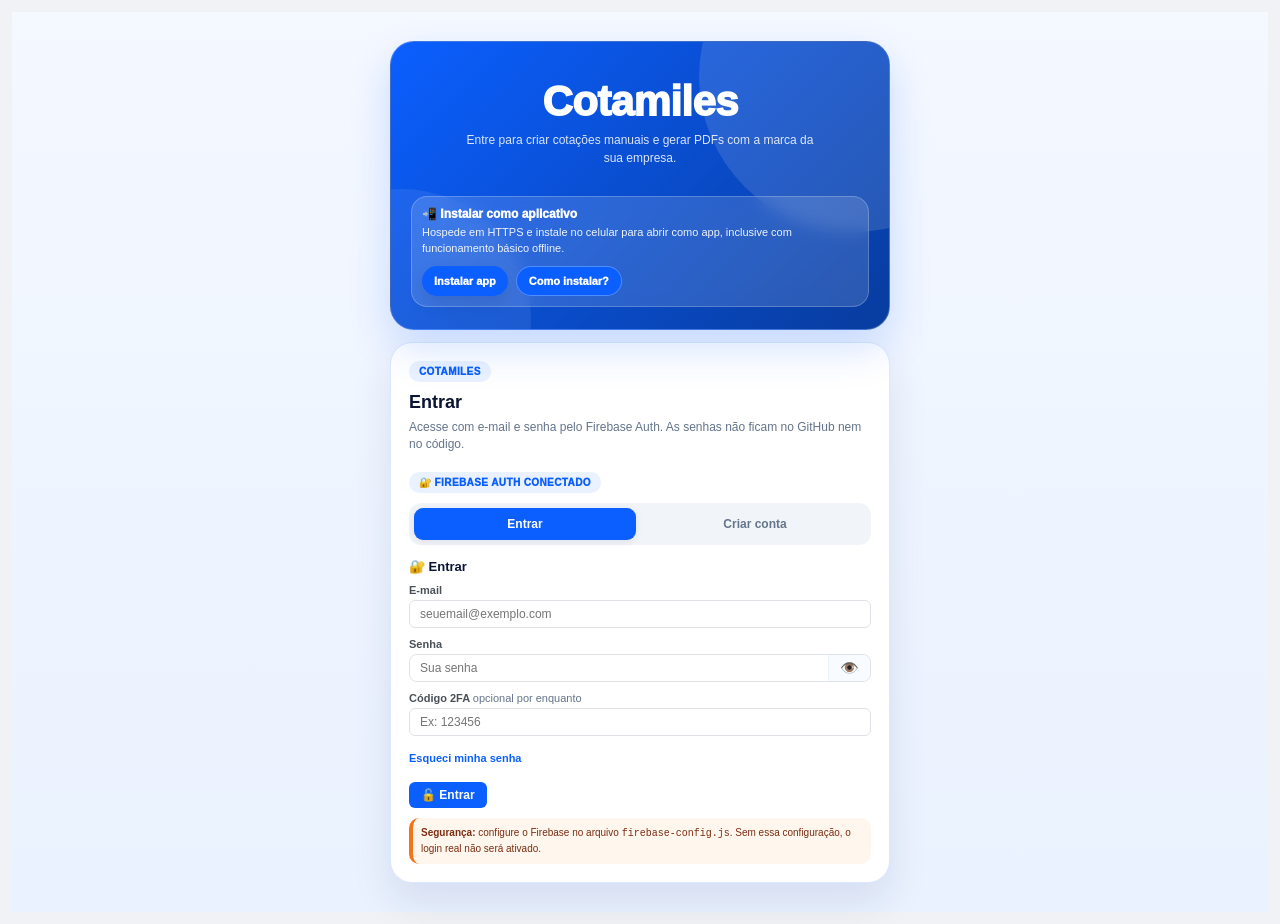
==== commit a8974fe8: "Update index.html" ====
--- a/index.html
+++ b/index.html
@@ -5,8 +5,8 @@
   <meta name="viewport" content="width=device-width, initial-scale=1.0, user-scalable=yes, viewport-fit=cover" />
 
   <!-- PWA / Aplicativo instalável -->
-  <meta name="theme-color" content="#008080" />
-  <meta name="description" content="Sistema ISI Viagens para cotações aéreas, perfil de empresa, usuários locais e geração de PDF." />
+  <meta name="theme-color" content="#0B5FFF" />
+  <meta name="description" content="Cotamiles para cotações manuais, login Firebase e geração de PDF com a marca da empresa." />
   <link rel="manifest" href="manifest.json" />
   <link rel="apple-touch-icon" href="icons/icon-192.png" />
   <meta name="mobile-web-app-capable" content="yes" />
@@ -680,6 +680,132 @@
 
 
 
+
+    /* ===== PREVIEW INTERATIVO NO CELULAR ===== */
+    .mobile-only{ display:none; }
+    .no-print{}
+    .preview-edit-tools,
+    .preview-global-actions{ display:none; }
+    .mobile-card-content{ display:block; }
+    .preview-editor-backdrop{ display:none; }
+
+    @media (max-width:900px){
+      body{ padding:8px; }
+      .mobile-only{ display:inline-flex !important; }
+      .dashboard{ flex-direction:column; gap:10px; }
+      .preview-panel{ order:-1; width:100%; overflow:visible; }
+      .preview-header{ position:sticky; top:0; z-index:50; border-radius:14px; box-shadow:0 8px 18px rgba(15,23,42,.08); }
+      .preview-header h2{ font-size:15px; }
+      .preview-container{ max-height:none; overflow:visible; padding:10px 2px 18px; }
+      .config-panel{ display:none; width:100%; max-height:none; overflow:visible; padding:12px; }
+      .config-panel.mobile-open{ display:block; }
+      .tabs{ position:sticky; top:0; z-index:55; flex-wrap:wrap; }
+      .tab-btn{ min-width:31%; font-size:12px; padding:9px 7px; }
+      .pdf-preview.pdf-reformado{ width:100%; max-width:420px; margin:0 auto; border-radius:18px; }
+      .pdf-topbar{ grid-template-columns:1fr !important; gap:8px; padding:12px 14px; }
+      .pdf-brand{ gap:10px; }
+      .pdf-brand img{ width:48px; height:48px; border-radius:12px; }
+      .pdf-brand-title{ font-size:15px; max-width:100%; word-break:normal; }
+      .pdf-brand-sub{ font-size:10px; }
+      .pdf-title-box{ text-align:left; }
+      .pdf-title-box .pdf-main-title{ font-size:15px; }
+      .pdf-locator{ text-align:left; }
+      .pdf-locator strong{ font-size:17px; letter-spacing:1px; }
+      .pdf-body{ padding:12px; }
+      .pdf-section-title{ margin:9px 0 8px; }
+      .flight-card.mobile-editable{ position:relative; border-radius:14px; box-shadow:0 1px 0 rgba(15,23,42,.03); }
+      .flight-header{ gap:7px; align-items:center; flex-wrap:wrap; }
+      .flight-type{ font-size:11px; }
+      .flight-date{ font-size:10px; }
+      .preview-edit-tools{ display:flex; gap:6px; margin-left:auto; }
+      .preview-edit-tools button,
+      .preview-global-actions button{ border:0; border-radius:999px; padding:6px 9px; font-size:10px; font-weight:900; cursor:pointer; white-space:nowrap; }
+      .preview-edit-btn{ background:var(--theme,#008080); color:white; }
+      .preview-collapse-btn{ background:#eef2f7; color:#334155; }
+      .preview-global-actions{ display:flex; gap:6px; overflow:auto; padding:8px 8px 9px; background:#f8fafc; border-bottom:1px solid #e8eef4; -webkit-overflow-scrolling:touch; }
+      .preview-global-actions button{ background:white; color:#0f172a; border:1px solid #dce5ec; box-shadow:0 1px 3px rgba(15,23,42,.06); }
+      .mobile-collapsed .mobile-card-content{ display:none; }
+      .mobile-collapsed{ opacity:.86; }
+      .mobile-collapsed .flight-header{ border-bottom:0; margin-bottom:0; }
+      .route-main{ gap:7px; }
+      .airport-code{ font-size:20px; }
+      .airport-city{ font-size:9px; }
+      .schedule-row{ padding:7px; }
+      .bagagens-grid-pdf{ grid-template-columns:1fr; }
+      .bagagem-card-pdf{ min-height:38px; }
+      .paradas-grid-pdf{ grid-template-columns:1fr; }
+      .benefits-row{ gap:7px; }
+      .benefit-item{ font-size:10px; }
+      .price-container{ align-items:flex-end; gap:10px; }
+      .price-promotional{ font-size:20px; }
+      .warning-box{ font-size:12px; }
+      .passageiros-dinamicos{ grid-template-columns:1fr; }
+      .bagagens-form-grid{ grid-template-columns:1fr; }
+      .paradas-form-grid{ grid-template-columns:1fr; }
+    }
+
+    .preview-editor-backdrop{
+      position:fixed;
+      inset:0;
+      background:rgba(15,23,42,.48);
+      z-index:9999;
+      align-items:flex-end;
+      justify-content:center;
+      padding:10px;
+    }
+    .preview-editor-backdrop.active{ display:flex; }
+    .preview-editor-sheet{
+      width:min(720px,100%);
+      max-height:88vh;
+      overflow:hidden;
+      background:white;
+      border-radius:22px 22px 16px 16px;
+      box-shadow:0 -20px 45px rgba(15,23,42,.22);
+      display:flex;
+      flex-direction:column;
+      border:1px solid #e8eef4;
+    }
+    .preview-editor-handle{ width:44px; height:5px; background:#d8e1e8; border-radius:99px; margin:9px auto 2px; }
+    .preview-editor-top{ display:flex; align-items:center; justify-content:space-between; gap:12px; padding:8px 16px 10px; border-bottom:1px solid #eef2f6; }
+    .preview-editor-kicker{ font-size:10px; font-weight:950; color:var(--theme,#008080); text-transform:uppercase; letter-spacing:.5px; }
+    .preview-editor-top h3{ margin:2px 0 0; font-size:16px; color:#0f172a; }
+    .preview-editor-close{ border:0; width:34px; height:34px; border-radius:50%; background:#f1f5f9; color:#334155; font-size:22px; font-weight:800; cursor:pointer; }
+    .preview-editor-body{ overflow:auto; padding:14px 16px; -webkit-overflow-scrolling:touch; }
+    .preview-editor-grid{ display:grid; grid-template-columns:repeat(2,minmax(0,1fr)); gap:10px; }
+    .preview-editor-grid.mini{ grid-template-columns:1.2fr .8fr .8fr; gap:8px; }
+    .preview-field{ display:flex; flex-direction:column; gap:5px; }
+    .preview-field-full{ grid-column:1 / -1; }
+    .preview-field span{ font-size:10px; font-weight:850; color:#526070; }
+    .preview-field input,
+    .preview-field select,
+    .preview-field textarea{ font-size:14px; padding:10px 11px; border-radius:10px; }
+    .preview-field-check{ flex-direction:row; align-items:center; gap:8px; background:#f8fafc; border:1px solid #e8eef4; border-radius:12px; padding:10px; }
+    .preview-field-check input{ width:auto; }
+    .preview-editor-subtitle{ font-size:11px; font-weight:950; color:#0f172a; text-transform:uppercase; letter-spacing:.3px; margin-top:4px; }
+    .preview-parada-card{ grid-column:1 / -1; background:#f8fafc; border:1px solid #e8eef4; border-radius:13px; padding:10px; }
+    .preview-parada-card.hidden{ display:none; }
+    .preview-parada-card strong{ display:block; margin-bottom:8px; font-size:11px; color:#0f172a; }
+    .preview-editor-actions{ display:flex; gap:8px; justify-content:flex-end; padding:12px 16px; border-top:1px solid #eef2f6; background:#fbfcfe; }
+    .preview-editor-actions button{ padding:10px 14px; border-radius:10px; }
+    @media (max-width:560px){
+      .preview-editor-grid{ grid-template-columns:1fr; }
+      .preview-editor-grid.mini{ grid-template-columns:1fr 1fr 1fr; }
+      .preview-editor-sheet{ max-height:92vh; }
+      .preview-editor-actions{ position:sticky; bottom:0; }
+      .preview-editor-actions button{ flex:1; }
+    }
+    @media print{
+      .no-print,
+      .mobile-only,
+      .preview-edit-tools,
+      .preview-global-actions,
+      .preview-editor-backdrop{ display:none !important; }
+      .mobile-card-content,
+      .mobile-collapsed .mobile-card-content{ display:block !important; }
+      .flight-card.mobile-collapsed{ opacity:1 !important; }
+      .config-panel.mobile-open{ display:none !important; }
+    }
+
     /* ===== PERFIL DA EMPRESA / BASE PARA LOGIN FUTURO ===== */
     .perfil-container{
       max-width:1600px;
@@ -997,6 +1123,199 @@
       .tabs{flex-wrap:wrap;}
     }
 
+
+    /* ===== COTAMILES / TOPO SIMPLIFICADO ===== */
+    .app-tabs{ align-items:center; }
+    .app-user-chip-btn{ border:0; cursor:pointer; }
+    .app-user-chip-btn:hover{ border-color:var(--theme,#008080); box-shadow:0 2px 10px rgba(15,23,42,.10); }
+    .perfil-rapido-backdrop{ display:none; position:fixed; inset:0; z-index:9998; background:rgba(15,23,42,.45); align-items:center; justify-content:flex-end; padding:14px; }
+    .perfil-rapido-backdrop.active{ display:flex; }
+    .perfil-rapido-card{ width:min(430px,100%); max-height:94vh; overflow:hidden; background:#fff; border-radius:22px; box-shadow:0 24px 55px rgba(15,23,42,.28); border:1px solid #e8eef4; display:flex; flex-direction:column; }
+    .perfil-rapido-top{ display:flex; justify-content:space-between; gap:12px; align-items:center; padding:15px 16px 11px; border-bottom:1px solid #eef2f6; }
+    .perfil-rapido-top h3{ margin:0; font-size:17px; color:#0f172a; }
+    .perfil-rapido-kicker{ font-size:10px; text-transform:uppercase; letter-spacing:.6px; font-weight:950; color:var(--theme,#008080); }
+    .perfil-rapido-body{ padding:14px 16px; overflow:auto; -webkit-overflow-scrolling:touch; }
+    .automatico-dev{ text-align:center; padding:30px 18px; }
+    .automatico-dev-icon{ width:70px; height:70px; border-radius:24px; margin:0 auto 14px; display:flex; align-items:center; justify-content:center; background:#e8f6f6; color:var(--theme,#008080); font-size:32px; }
+    .automatico-dev h2{ margin-bottom:8px; color:#0f172a; }
+    .automatico-dev p{ max-width:680px; margin:0 auto 12px; color:#64748b; line-height:1.5; font-size:13px; }
+    .automatico-dev-grid{ display:grid; grid-template-columns:repeat(3,1fr); gap:10px; margin-top:14px; }
+    .automatico-dev-grid div{ background:#f8fafc; border:1px solid #e8eef4; border-radius:14px; padding:12px; text-align:left; }
+    .automatico-dev-grid strong{ display:block; font-size:11px; color:#0f172a; margin-bottom:3px; text-transform:uppercase; }
+    .automatico-dev-grid span{ font-size:12px; color:#64748b; }
+    @media (max-width:900px){
+      .app-tabs{ gap:6px; }
+      .app-top-user{ order:10; }
+      .perfil-rapido-backdrop{ align-items:flex-end; justify-content:center; }
+      .perfil-rapido-card{ border-radius:22px 22px 16px 16px; max-height:92vh; }
+      .automatico-dev-grid{ grid-template-columns:1fr; }
+    }
+
+
+    /* ===== LOGIN COTAMILES SIMPLIFICADO ===== */
+    .login-page{ padding:14px; }
+    .login-shell{ width:min(500px,100%); grid-template-columns:1fr !important; gap:12px; }
+    .login-brand-panel{ min-height:auto; padding:22px 20px; border-radius:24px; text-align:center; box-shadow:0 18px 42px rgba(15,23,42,.14); }
+    .login-logo-circle{ margin:0 auto 12px; width:70px; height:70px; border-radius:20px; }
+    .login-brand-title{ font-size:30px; }
+    .login-brand-text{ margin:0 auto; font-size:12px; line-height:1.45; }
+    .login-feature-list{ display:none; }
+    .login-main-panel .conta-card{ border-radius:22px; padding:18px; box-shadow:0 14px 35px rgba(15,23,42,.10); }
+    .login-main-panel .conta-card h2{ font-size:18px; }
+    .login-main-panel .conta-card h3{ margin-top:8px; }
+    .conta-warning{ font-size:10px; padding:8px; }
+    .pwa-install-box{ margin-top:12px; padding:10px; text-align:left; }
+    .perfil-quick-media{ display:grid; grid-template-columns:1fr 1fr; gap:10px; margin-bottom:12px; }
+    .perfil-quick-box{ margin-bottom:0; align-items:center; }
+    .perfil-logo-mini{ width:82px; height:82px; border-radius:18px; }
+    .automatico-dev-panel{ margin-top:14px; text-align:left; }
+    @media (max-width:560px){
+      .perfil-quick-media{ grid-template-columns:1fr; }
+      .login-brand-title{ font-size:27px; }
+      .login-brand-panel{ padding:18px; }
+    }
+
+
+    /* ===== LOGIN COTAMILES V3 / SEGURANÇA ===== */
+    .login-system-photo{
+      width:100%;
+      height:230px;
+      border-radius:22px;
+      object-fit:cover;
+      object-position:top center;
+      background:#fff;
+      border:1px solid rgba(255,255,255,.35);
+      box-shadow:0 18px 40px rgba(15,23,42,.20);
+      margin-bottom:14px;
+      position:relative;
+      z-index:1;
+    }
+    .login-brand-panel{ text-align:left; }
+    .login-logo-circle{ display:none; }
+    .login-brand-title{ text-align:left; }
+    .login-security-row{ display:flex; gap:8px; flex-wrap:wrap; margin-top:12px; position:relative; z-index:1; }
+    .login-security-pill{ background:rgba(255,255,255,.16); border:1px solid rgba(255,255,255,.22); color:#fff; border-radius:999px; padding:7px 10px; font-size:10px; font-weight:950; }
+    .security-note{ background:#eefcfb; border:1px solid #cceeed; color:#055f5b; border-radius:14px; padding:10px; font-size:11px; line-height:1.45; margin:10px 0; }
+    .password-rules{ display:grid; gap:4px; margin-top:6px; font-size:10px; color:#64748b; }
+    .password-rules span.ok{ color:#047857; font-weight:900; }
+    .password-rules span.fail{ color:#b91c1c; font-weight:800; }
+    .forgot-password-btn{ border:0; background:transparent; color:var(--theme,#008080); font-weight:900; font-size:11px; cursor:pointer; padding:6px 0; }
+    .login-advanced-badge{ display:inline-flex; align-items:center; gap:6px; background:#e8f6f6; color:var(--theme,#008080); border-radius:999px; padding:5px 10px; font-size:10px; font-weight:950; text-transform:uppercase; letter-spacing:.4px; margin:7px 0 10px; }
+    @media (max-width:560px){ .login-system-photo{ height:180px; } .login-brand-title{text-align:center;} .login-brand-panel{text-align:center;} .login-security-row{justify-content:center;} }
+
+
+    /* ===== COTAMILES V5 — LOGIN AZUL/BRANCO + SENHA VISÍVEL ===== */
+    :root{ --theme:#0B5FFF; }
+    .login-page{
+      background:linear-gradient(180deg,#f4f8ff 0%,#eaf2ff 100%) !important;
+    }
+    .login-brand-panel{
+      background:linear-gradient(135deg,#0B5FFF 0%,#083C9E 100%) !important;
+      color:#fff !important;
+      text-align:center !important;
+      box-shadow:0 18px 42px rgba(11,95,255,.18) !important;
+      border:1px solid rgba(255,255,255,.22);
+    }
+    .login-brand-panel:before{ background:rgba(255,255,255,.12) !important; }
+    .login-brand-panel:after{ background:rgba(255,255,255,.08) !important; }
+    .login-brand-content{
+      min-height:120px;
+      display:flex;
+      flex-direction:column;
+      justify-content:center;
+      align-items:center;
+      position:relative;
+      z-index:1;
+    }
+    .login-system-photo,
+    .login-security-row{ display:none !important; }
+    .login-brand-title{
+      text-align:center !important;
+      color:#fff !important;
+      font-size:42px !important;
+      letter-spacing:-.6px;
+    }
+    .login-brand-text{
+      text-align:center !important;
+      color:rgba(255,255,255,.92) !important;
+      max-width:360px;
+    }
+    .login-main-panel .conta-card{
+      border:1px solid #dbe8ff !important;
+      box-shadow:0 18px 40px rgba(15,42,95,.10) !important;
+    }
+    .login-top-pill,
+    .login-advanced-badge{
+      background:#eaf2ff !important;
+      color:#0B5FFF !important;
+    }
+    .conta-mini-btn.active,
+    .btn-generate,
+    .btn,
+    .upload-btn,
+    .tab-btn.active,
+    .pwa-install-btn{
+      background:#0B5FFF !important;
+      color:#fff !important;
+    }
+    .btn-generate:hover,
+    .btn:hover,
+    .upload-btn:hover{ background:#083C9E !important; }
+    input:focus, select:focus, textarea:focus{
+      border-color:#0B5FFF !important;
+      box-shadow:0 0 0 2px rgba(11,95,255,.12) !important;
+    }
+    .forgot-password-btn{ color:#0B5FFF !important; }
+    .password-input-wrap{
+      display:flex;
+      align-items:center;
+      border:1px solid #dee2e6;
+      border-radius:8px;
+      background:#fff;
+      overflow:hidden;
+    }
+    .password-input-wrap:focus-within{
+      border-color:#0B5FFF;
+      box-shadow:0 0 0 2px rgba(11,95,255,.12);
+    }
+    .password-input-wrap input{
+      border:0 !important;
+      box-shadow:none !important;
+      flex:1;
+      min-width:0;
+    }
+    .password-eye-btn{
+      width:42px;
+      align-self:stretch;
+      border:0;
+      border-left:1px solid #edf2f7;
+      background:#f8fbff;
+      cursor:pointer;
+      font-size:15px;
+      display:flex;
+      align-items:center;
+      justify-content:center;
+    }
+    .password-eye-btn.active{
+      background:#eaf2ff;
+      color:#0B5FFF;
+    }
+    .reset-password-box{
+      margin:8px 0 10px;
+      padding:10px;
+      background:#f4f8ff;
+      border:1px solid #dbe8ff;
+      border-radius:14px;
+    }
+    .reset-password-box.hidden{ display:none; }
+    .reset-actions{ display:flex; gap:8px; flex-wrap:wrap; }
+    .reset-actions button{ flex:1; min-width:120px; }
+    #contaFormCadastro .conta-foto-area{ display:none !important; }
+    @media (max-width:560px){
+      .login-brand-title{ font-size:34px !important; }
+      .login-brand-content{ min-height:100px; }
+    }
+
   </style>
 </head>
 <body>
@@ -1006,14 +1325,13 @@
   <div class="login-shell">
     <section class="login-brand-panel">
       <div class="login-brand-content">
-        <div class="login-logo-circle"><img id="loginLogoEmpresa" src="" alt="Logo da empresa"></div>
-        <div class="login-brand-title">Sistema ISI Viagens</div>
-        <p class="login-brand-text">Acesse sua área para criar cotações, salvar histórico e gerar PDFs com a identidade da empresa.</p>
+        <div class="login-brand-title">Cotamiles</div>
+        <p class="login-brand-text">Entre para criar cotações manuais e gerar PDFs com a marca da sua empresa.</p>
       </div>
       <div class="login-feature-list">
-        <div class="login-feature">✈️ Cotação aérea com PDF profissional</div>
-        <div class="login-feature">🏢 Perfil da empresa salvo automaticamente</div>
-        <div class="login-feature">👤 Contas locais preparadas para Firebase/Supabase</div>
+        <div class="login-feature">✈️ Cotação manual rápida e profissional</div>
+        <div class="login-feature">📄 PDF com o nome da sua empresa</div>
+        <div class="login-feature">⚙️ Cotação automática em desenvolvimento</div>
       </div>
       <div class="pwa-install-box" id="pwaInstallBox">
         <div class="pwa-install-title">📲 Instalar como aplicativo</div>
@@ -1028,9 +1346,10 @@
     <section class="login-main-panel">
       <div class="conta-container">
     <div class="conta-card">
-      <span class="login-top-pill">Acesso local</span>
-      <h2>Entrar no sistema</h2>
-      <p class="conta-subtitle">Entre com uma conta criada neste navegador ou crie uma nova conta com foto, dados e senha. Depois será possível conectar essa estrutura ao Firebase/Supabase.</p>
+      <span class="login-top-pill">Cotamiles</span>
+      <h2>Entrar</h2>
+      <p class="conta-subtitle">Acesse com e-mail e senha pelo Firebase Auth. As senhas não ficam no GitHub nem no código.</p>
+      <div class="login-advanced-badge">🔐 Firebase Auth conectado</div>
 
       <div class="conta-tabs-mini">
         <button class="conta-mini-btn active" id="btnContaLogin" type="button" onclick="alternarTelaConta('login')">Entrar</button>
@@ -1040,10 +1359,27 @@
       <div id="contaFormLogin" class="conta-form active">
         <h3>🔐 Entrar</h3>
         <div class="form-group"><label>E-mail</label><input type="email" id="contaLoginEmail" placeholder="seuemail@exemplo.com"></div>
-        <div class="form-group"><label>Senha</label><input type="password" id="contaLoginSenha" placeholder="Sua senha"></div>
+        <div class="form-group">
+          <label>Senha</label>
+          <div class="password-input-wrap">
+            <input type="password" id="contaLoginSenha" placeholder="Sua senha" autocomplete="current-password">
+            <button type="button" class="password-eye-btn" onclick="toggleVisibilidadeSenha('contaLoginSenha', this)" aria-label="Mostrar ou ocultar senha">👁️</button>
+          </div>
+        </div>
+        <div class="form-group"><label>Código 2FA <span style="font-weight:400;color:#64748b;">opcional por enquanto</span></label><input type="text" id="contaLogin2FA" placeholder="Ex: 123456" inputmode="numeric" maxlength="6"></div>
+        <button class="forgot-password-btn" type="button" onclick="solicitarResetSenha()">Esqueci minha senha</button>
+        <div id="resetSenhaBox" class="reset-password-box hidden">
+          <div class="form-group">
+            <label>E-mail para receber o link</label>
+            <input type="email" id="contaResetEmail" placeholder="email@empresa.com" autocomplete="email">
+          </div>
+          <div class="reset-actions">
+            <button class="btn-generate" type="button" onclick="enviarResetSenha()">📩 Enviar link</button>
+            <button class="btn-secondary" type="button" onclick="cancelarResetSenha()">Cancelar</button>
+          </div>
+        </div>
         <div class="conta-actions-row">
           <button class="btn-generate" type="button" onclick="entrarContaLocal()">🔓 Entrar</button>
-          <button class="btn-secondary" type="button" onclick="entrarComoAdministradorLocal()">⚡ Entrar direto</button>
         </div>
       </div>
 
@@ -1054,7 +1390,7 @@
           <div style="flex:1;min-width:180px;">
             <input type="file" id="contaCadastroFotoInput" accept="image/*" style="display:none">
             <button class="upload-btn" type="button" onclick="document.getElementById('contaCadastroFotoInput').click()">📸 Escolher foto</button>
-            <div class="perfil-mini" style="margin-top:6px;">Essa foto é do usuário/atendente. A logo da empresa continua na aba Perfil da Empresa.</div>
+            <div class="perfil-mini" style="margin-top:6px;">Essa foto aparece no perfil do usuário.</div>
           </div>
         </div>
         <div class="row-2">
@@ -1066,9 +1402,28 @@
           <div class="form-group"><label>WhatsApp</label><input type="text" id="contaCadastroWhatsapp" placeholder="(85) 99999-9999"></div>
         </div>
         <div class="row-2">
-          <div class="form-group"><label>Senha</label><input type="password" id="contaCadastroSenha" placeholder="Crie uma senha"></div>
-          <div class="form-group"><label>Confirmar senha</label><input type="password" id="contaCadastroConfirmar" placeholder="Repita a senha"></div>
-        </div>
+          <div class="form-group">
+            <label>Senha forte</label>
+            <div class="password-input-wrap">
+              <input type="password" id="contaCadastroSenha" placeholder="Mín. 12 com letra, número e símbolo" minlength="12" maxlength="64" autocomplete="new-password" oninput="atualizarRegrasSenha()">
+              <button type="button" class="password-eye-btn" onclick="toggleVisibilidadeSenha('contaCadastroSenha', this)" aria-label="Mostrar ou ocultar senha">👁️</button>
+            </div>
+          </div>
+          <div class="form-group">
+            <label>Confirmar senha</label>
+            <div class="password-input-wrap">
+              <input type="password" id="contaCadastroConfirmar" placeholder="Repita a senha" minlength="12" maxlength="64" autocomplete="new-password">
+              <button type="button" class="password-eye-btn" onclick="toggleVisibilidadeSenha('contaCadastroConfirmar', this)" aria-label="Mostrar ou ocultar senha">👁️</button>
+            </div>
+          </div>
+        </div>
+        <div id="senhaRegras" class="password-rules">
+          <span id="regraTamanho" class="fail">• mínimo de 12 caracteres</span>
+          <span id="regraMaiuscula" class="fail">• letra maiúscula e minúscula</span>
+          <span id="regraNumero" class="fail">• pelo menos 1 número</span>
+          <span id="regraSimbolo" class="fail">• pelo menos 1 símbolo</span>
+        </div>
+        <div class="security-note"><strong>Importante:</strong> o cadastro usa Firebase Auth. A senha é tratada pelo Firebase, não pelo GitHub.</div>
         <div class="conta-actions-row">
           <button class="btn-generate" type="button" onclick="criarContaLocal()">✅ Criar conta</button>
           <button class="btn-secondary" type="button" onclick="limparFormularioConta()">🧹 Limpar</button>
@@ -1076,7 +1431,7 @@
       </div>
 
       <div id="contaStatus" class="conta-status-msg"></div>
-      <div class="conta-warning"><strong>Atenção:</strong> essa é uma página de login visual/local. A senha fica salva apenas neste navegador para teste. Para segurança real com vários usuários, conecte Firebase/Supabase depois.</div>
+      <div class="conta-warning"><strong>Segurança:</strong> configure o Firebase no arquivo <code>firebase-config.js</code>. Sem essa configuração, o login real não será ativado.</div>
     </div>
 
     <div class="conta-card login-secondary">
@@ -1085,7 +1440,7 @@
       <div id="contaUsuarioAtualBox" class="conta-user-hero"></div>
       <div class="conta-actions-row">
         <button class="btn-secondary" type="button" onclick="alternarTelaConta('cadastro')">➕ Criar outro usuário</button>
-        <button class="btn-danger" type="button" onclick="sairContaLocal()">🚪 Sair da conta</button>
+        <button class="btn-danger" type="button" onclick="sairContaLocal()">🚪 Sair</button>
       </div>
 
       <h3>👥 Contas criadas neste navegador</h3>
@@ -1097,22 +1452,69 @@
       </div>
     </div>
   </div>
-</div>
-
-
     </section>
   </div>
 </div>
 
 <div id="appShell" class="app-shell hidden">
-<div class="tabs">
-  <button class="tab-btn" data-aba="perfil" onclick="mudarAba('perfil')">🏢 Perfil da Empresa</button>
-  <button class="tab-btn active" data-aba="cotador" onclick="mudarAba('cotador')">✈️ Configurar Cotação</button>
+<div class="tabs app-tabs">
+  <button class="tab-btn active" data-aba="cotador" onclick="mudarAba('cotador')">✈️ Cotação Manual</button>
+  <button class="tab-btn" data-aba="automatico" onclick="mudarAba('automatico')">⚙️ Automatizada</button>
   <button class="tab-btn" data-aba="historico" onclick="mudarAba('historico')">📋 Histórico</button>
   <div class="app-top-user">
-    <div class="app-user-chip"><img id="topUsuarioFoto" src="" alt="Usuário"><span id="topUsuarioNome">Administrador</span></div>
+    <button class="app-user-chip app-user-chip-btn" type="button" onclick="abrirPerfilRapido()"><img id="topUsuarioFoto" src="" alt="Usuário"><span id="topUsuarioNome">Administrador</span></button>
     <button class="btn-sair-mini" style="background:#e0f2fe;color:#075985;" type="button" onclick="mostrarAjudaInstalacaoPWA()">App</button>
     <button class="btn-sair-mini" type="button" onclick="voltarParaPaginaLogin()">Sair</button>
+  </div>
+</div>
+
+<div id="perfilRapidoBackdrop" class="perfil-rapido-backdrop no-print" onclick="fecharPerfilRapido(event)">
+  <div class="perfil-rapido-card" onclick="event.stopPropagation()">
+    <div class="perfil-rapido-top">
+      <div>
+        <div class="perfil-rapido-kicker">Perfil</div>
+        <h3>Usuário e empresa</h3>
+      </div>
+      <button class="preview-editor-close" type="button" onclick="fecharPerfilRapido()">×</button>
+    </div>
+    <div class="perfil-rapido-body">
+      <div class="perfil-quick-media">
+        <div class="conta-foto-area perfil-quick-box">
+          <img id="perfilRapidoFotoPreview" class="conta-avatar-preview" src="" alt="Foto do usuário">
+          <div style="flex:1;min-width:150px;">
+            <input type="file" id="perfilRapidoFotoInput" accept="image/*" style="display:none">
+            <button class="upload-btn" type="button" onclick="document.getElementById('perfilRapidoFotoInput').click()">👤 Trocar foto do usuário</button>
+            <div class="perfil-mini" style="margin-top:6px;">Aparece no cantinho superior.</div>
+          </div>
+        </div>
+        <div class="conta-foto-area perfil-quick-box">
+          <img id="perfilRapidoLogoPreview" class="perfil-logo-preview perfil-logo-mini" src="" alt="Logo da empresa">
+          <div style="flex:1;min-width:150px;">
+            <input type="file" id="perfilRapidoLogoInput" accept="image/*" style="display:none">
+            <button class="upload-btn" type="button" onclick="document.getElementById('perfilRapidoLogoInput').click()">🏢 Trocar logo da empresa</button>
+            <div class="perfil-mini" style="margin-top:6px;">Essa logo aparece no PDF.</div>
+          </div>
+        </div>
+      </div>
+      <div class="row-2">
+        <div class="form-group"><label>Nome do usuário</label><input type="text" id="perfilRapidoUsuarioNome" placeholder="Seu nome"></div>
+        <div class="form-group"><label>Cargo</label><input type="text" id="perfilRapidoUsuarioCargo" placeholder="Ex: Agente de viagens"></div>
+      </div>
+      <div class="form-group"><label>Nome da empresa que aparecerá no PDF</label><input type="text" id="perfilRapidoEmpresaNome" placeholder="Ex: Cotamiles"></div>
+      <div class="row-2">
+        <div class="form-group"><label>Slogan / frase curta</label><input type="text" id="perfilRapidoEmpresaSlogan" placeholder="Ex: Sua viagem mais fácil"></div>
+        <div class="form-group"><label>E-mail da empresa</label><input type="email" id="perfilRapidoEmpresaEmail" placeholder="email@empresa.com"></div>
+      </div>
+      <div class="row-2">
+        <div class="form-group"><label>WhatsApp</label><input type="text" id="perfilRapidoEmpresaWhatsapp" placeholder="(85) 99999-9999"></div>
+        <div class="form-group"><label>Cor do PDF</label><input type="color" id="perfilRapidoEmpresaCor" value="#008080"></div>
+      </div>
+      <div id="perfilRapidoStatus"></div>
+    </div>
+    <div class="preview-editor-actions">
+      <button class="btn-secondary" type="button" onclick="fecharPerfilRapido()">Cancelar</button>
+      <button class="btn-generate" type="button" onclick="salvarPerfilRapido()">💾 Salvar</button>
+    </div>
   </div>
 </div>
 
@@ -1181,59 +1583,7 @@
 <div id="abaCotador" class="tab-content active">
   <div class="dashboard">
     <div class="config-panel">
-      <h2 style="font-size:18px; margin-bottom:12px;">✈️ Configurar Cotação</h2>
-
-      <div class="config-section">
-        <h3>🔌 Amadeus</h3>
-        <div class="alert alert-info">Chama o server.js. Credenciais no .env</div>
-        <button class="btn btn-full" onclick="testarAmadeus()">🔐 Testar conexão</button>
-        <div id="amadeusStatus"></div>
-      </div>
-
-      <div class="config-section">
-        <h3>🔎 Buscar voos</h3>
-        <div class="row-2">
-          <div class="form-group"><label>Origem</label><input id="buscaOrigem" value="FOR"></div>
-          <div class="form-group"><label>Destino</label><input id="buscaDestino" value="GRU"></div>
-        </div>
-        <div class="row-2">
-          <div class="form-group"><label>Data ida</label><input type="date" id="buscaDataIda"></div>
-          <div class="form-group"><label>Data volta</label><input type="date" id="buscaDataVolta"></div>
-        </div>
-        <div class="row-3">
-          <div class="form-group"><label>Adultos</label><input type="number" id="adultos" value="1" min="0"></div>
-          <div class="form-group"><label>Crianças</label><input type="number" id="criancas" value="0" min="0"></div>
-          <div class="form-group"><label>Bebês</label><input type="number" id="bebes" value="0" min="0"></div>
-        </div>
-        <button class="btn btn-full" onclick="buscarVoosAmadeus()">✈️ Buscar</button>
-        <div id="resultadoAmadeus"></div>
-      </div>
-
-      <div class="config-section">
-        <h3>📝 Reserva Amadeus</h3>
-        <div class="row-2">
-          <div class="form-group"><label>Nome</label><input id="passNome" value="ANA"></div>
-          <div class="form-group"><label>Sobrenome</label><input id="passSobrenome" value="SANTOS"></div>
-        </div>
-        <div class="row-2">
-          <div class="form-group"><label>Nascimento</label><input type="date" id="passNascimento" value="1990-01-01"></div>
-          <div class="form-group"><label>Gênero</label><select id="passGenero"><option value="FEMALE">Feminino</option><option value="MALE">Masculino</option></select></div>
-        </div>
-        <div class="row-2">
-          <div class="form-group"><label>E-mail</label><input id="passEmail" value="cliente@exemplo.com"></div>
-          <div class="form-group"><label>Telefone</label><input id="passTelefone" value="85999999999"></div>
-        </div>
-        <div class="row-2">
-          <button class="btn-secondary" onclick="confirmarPrecoAmadeus()">✅ Confirmar</button>
-          <button class="btn-generate" onclick="criarReservaAmadeus()">📝 Reservar</button>
-        </div>
-        <div class="form-group"><label>Order ID</label><input id="orderIdConsulta" placeholder="Order ID"></div>
-        <div class="row-2">
-          <button class="btn" onclick="consultarReservaAmadeus()">📋 Consultar</button>
-          <button class="btn-danger" onclick="cancelarReservaAmadeus()">🗑️ Cancelar</button>
-        </div>
-        <div id="resultadoReserva"></div>
-      </div>
+      <h2 style="font-size:18px; margin-bottom:12px;">✈️ Cotação Manual</h2>
 
       <div class="config-section">
         <h3>🏆 Time/Clube/Grupo</h3>
@@ -1350,10 +1700,28 @@
           <button class="btn-generate" onclick="salvarCotacao()">💾 Salvar</button>
           <button class="btn-generate" onclick="gerarPDF()">📥 PDF</button>
           <button class="btn-secondary" onclick="atualizarPreview()">🔄 Atualizar</button>
+          <button class="btn-secondary mobile-only" onclick="toggleMobileConfigPanel()">⚙️ Formulário</button>
         </div>
       </div>
       <div class="preview-container" id="previewContainer"></div>
     </div>
+  </div>
+</div>
+
+<div id="abaAutomatico" class="tab-content">
+  <div class="historico-container automatico-dev">
+    <div class="automatico-dev-icon">⚙️</div>
+    <h2>Cotação automatizada</h2>
+    <p>Essa área está em desenvolvimento. Aqui entrará a busca automática por Amadeus ou outro servidor/API quando a integração estiver pronta.</p>
+    <div class="alert alert-info">Por enquanto, use a aba <strong>Cotação Manual</strong>. A geração do PDF continua funcionando normalmente.</div>
+    <div class="automatico-dev-grid">
+      <div><strong>Status</strong><span>Em desenvolvimento</span></div>
+      <div><strong>Integração futura</strong><span>Amadeus / servidor próprio</span></div>
+      <div><strong>PDF</strong><span>Usará os mesmos dados da empresa</span></div>
+    </div>
+
+    <div class="alert alert-warning">A integração automática foi deixada somente como espaço reservado. No momento, não há Amadeus nem outra API ativa.</div>
+
   </div>
 </div>
 
@@ -1377,7 +1745,11 @@
 
 <div id="appOfflineBadge" class="app-offline-badge">📴 Você está offline</div>
 
+<script src="https://www.gstatic.com/firebasejs/10.12.5/firebase-app-compat.js"></script>
+<script src="https://www.gstatic.com/firebasejs/10.12.5/firebase-auth-compat.js"></script>
+<script src="https://www.gstatic.com/firebasejs/10.12.5/firebase-firestore-compat.js"></script>
+<script src="firebase-config.js"></script>
 <script src="funcoes.js"></script>
 
 </body>
-</html>+</html>
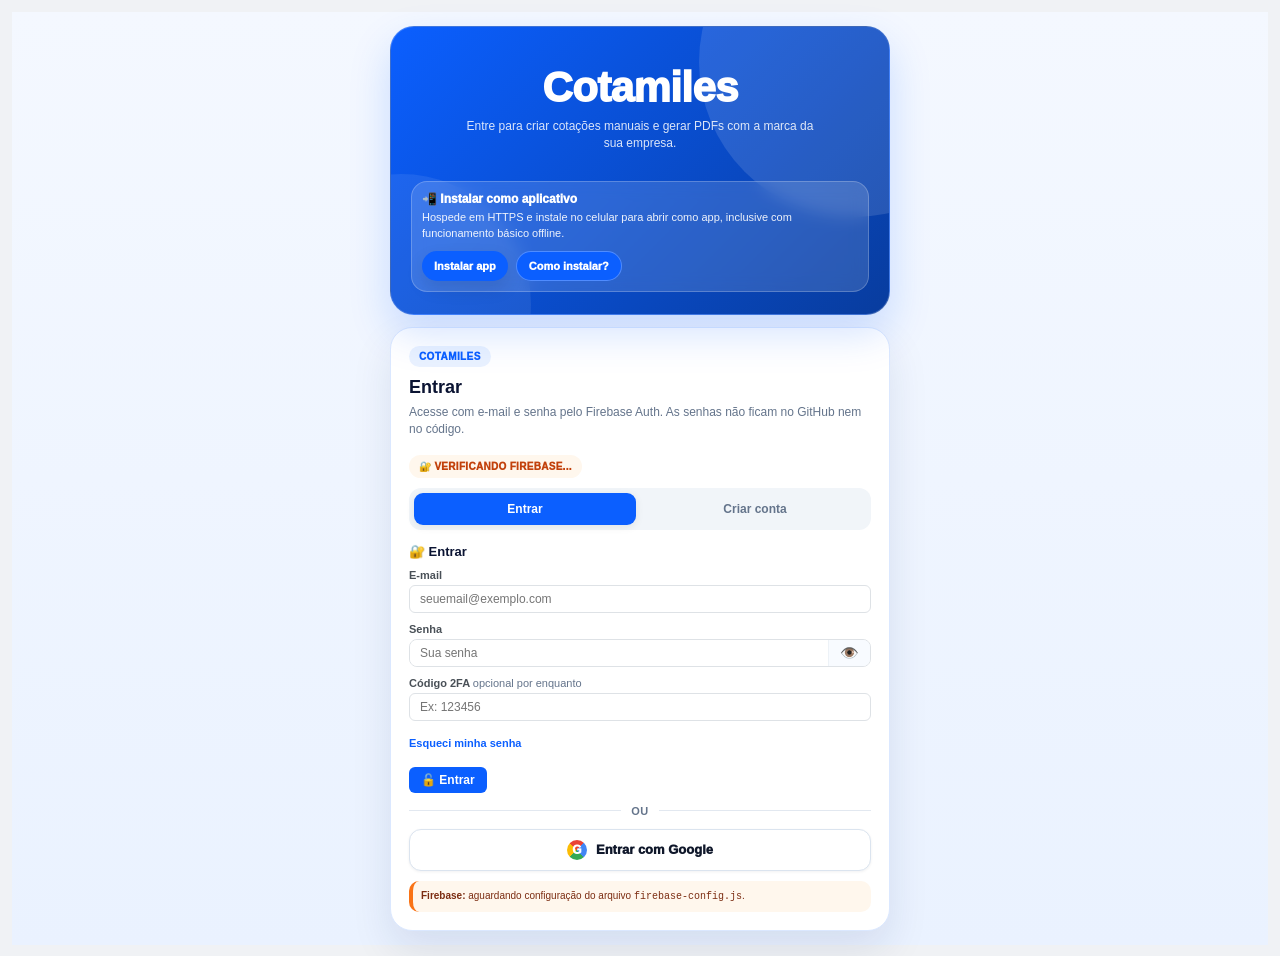
==== commit 89ea79e2: "Update index.html" ====
--- a/index.html
+++ b/index.html
@@ -12,8 +12,8 @@
   <meta name="mobile-web-app-capable" content="yes" />
   <meta name="apple-mobile-web-app-capable" content="yes" />
   <meta name="apple-mobile-web-app-status-bar-style" content="default" />
-  <meta name="apple-mobile-web-app-title" content="ISI Viagens" />
-  <title>ISI Viagens - App de Cotação</title>
+  <meta name="apple-mobile-web-app-title" content="Cotamiles" />
+  <title>Cotamiles - App de Cotação</title>
   <style>
     * { margin:0; padding:0; box-sizing:border-box; }
     body {
@@ -1007,6 +1007,72 @@
     .conta-user-left span{display:block;font-size:10px;color:#64748b;white-space:nowrap;overflow:hidden;text-overflow:ellipsis;}
     .conta-warning{background:#fff7ed;border-left:4px solid #f97316;color:#7c2d12;border-radius:10px;padding:10px;font-size:11px;line-height:1.45;margin-top:10px;}
     .conta-status-msg{margin-top:10px;}
+
+    .firebase-status-badge{
+      display:inline-flex;
+      align-items:center;
+      gap:6px;
+      padding:6px 10px;
+      border-radius:999px;
+      font-size:10px;
+      font-weight:950;
+      text-transform:uppercase;
+      letter-spacing:.3px;
+      margin:4px 0 10px;
+      background:#eef2ff;
+      color:#1d4ed8;
+    }
+    .firebase-status-badge.is-ok{ background:#e8f7ee; color:#047857; }
+    .firebase-status-badge.is-error{ background:#fff7ed; color:#c2410c; }
+    .login-divider{
+      display:flex;
+      align-items:center;
+      gap:10px;
+      margin:12px 0;
+      color:#64748b;
+      font-size:11px;
+      font-weight:800;
+      text-transform:uppercase;
+      letter-spacing:.4px;
+    }
+    .login-divider:before,
+    .login-divider:after{
+      content:"";
+      height:1px;
+      background:#e2e8f0;
+      flex:1;
+    }
+    .google-login-btn{
+      width:100%;
+      display:flex;
+      align-items:center;
+      justify-content:center;
+      gap:9px;
+      border:1px solid #dbe4ef;
+      background:#fff;
+      color:#0f172a;
+      padding:10px 13px;
+      border-radius:12px;
+      font-size:13px;
+      font-weight:950;
+      cursor:pointer;
+      box-shadow:0 1px 3px rgba(15,23,42,.06);
+      transition:.18s;
+    }
+    .google-login-btn:hover{ border-color:#b7c7dd; background:#f8fafc; transform:translateY(-1px); }
+    .google-g{
+      width:20px;
+      height:20px;
+      border-radius:50%;
+      display:inline-flex;
+      align-items:center;
+      justify-content:center;
+      color:#fff;
+      background:conic-gradient(from 45deg,#4285F4 0 25%,#34A853 0 50%,#FBBC05 0 75%,#EA4335 0);
+      font-size:12px;
+      font-weight:950;
+    }
+
     @media (max-width:900px){
       .conta-container{grid-template-columns:1fr;}
       .conta-user-meta{grid-template-columns:1fr;}
@@ -1349,7 +1415,7 @@
       <span class="login-top-pill">Cotamiles</span>
       <h2>Entrar</h2>
       <p class="conta-subtitle">Acesse com e-mail e senha pelo Firebase Auth. As senhas não ficam no GitHub nem no código.</p>
-      <div class="login-advanced-badge">🔐 Firebase Auth conectado</div>
+      <div id="firebaseLoginStatus" class="firebase-status-badge is-error">🔐 Verificando Firebase...</div>
 
       <div class="conta-tabs-mini">
         <button class="conta-mini-btn active" id="btnContaLogin" type="button" onclick="alternarTelaConta('login')">Entrar</button>
@@ -1381,6 +1447,11 @@
         <div class="conta-actions-row">
           <button class="btn-generate" type="button" onclick="entrarContaLocal()">🔓 Entrar</button>
         </div>
+        <div class="login-divider">ou</div>
+        <button class="google-login-btn" type="button" onclick="entrarComGoogle()">
+          <span class="google-g">G</span>
+          Entrar com Google
+        </button>
       </div>
 
       <div id="contaFormCadastro" class="conta-form">
@@ -1431,7 +1502,7 @@
       </div>
 
       <div id="contaStatus" class="conta-status-msg"></div>
-      <div class="conta-warning"><strong>Segurança:</strong> configure o Firebase no arquivo <code>firebase-config.js</code>. Sem essa configuração, o login real não será ativado.</div>
+      <div id="firebaseAvisoConfig" class="conta-warning"><strong>Firebase:</strong> aguardando configuração do arquivo <code>firebase-config.js</code>.</div>
     </div>
 
     <div class="conta-card login-secondary">
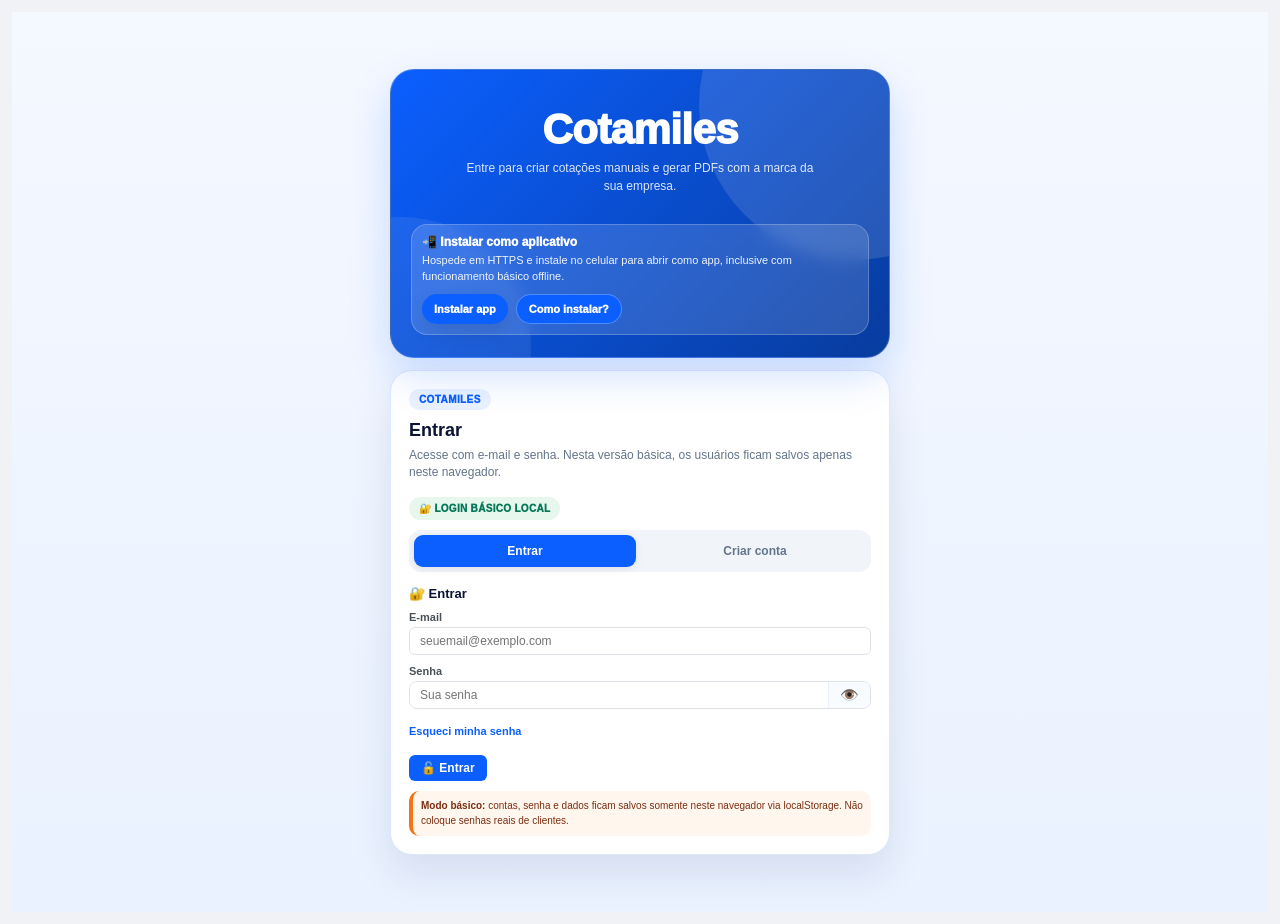
==== commit aa576864: "Add files via upload" ====
--- a/index.html
+++ b/index.html
@@ -6,14 +6,14 @@
 
   <!-- PWA / Aplicativo instalável -->
   <meta name="theme-color" content="#0B5FFF" />
-  <meta name="description" content="Cotamiles para cotações manuais, login Firebase e geração de PDF com a marca da empresa." />
+  <meta name="description" content="Cotamiles para cotações manuais, login básico local e geração de PDF com a marca da empresa." />
   <link rel="manifest" href="manifest.json" />
   <link rel="apple-touch-icon" href="icons/icon-192.png" />
   <meta name="mobile-web-app-capable" content="yes" />
   <meta name="apple-mobile-web-app-capable" content="yes" />
   <meta name="apple-mobile-web-app-status-bar-style" content="default" />
   <meta name="apple-mobile-web-app-title" content="Cotamiles" />
-  <title>Cotamiles - App de Cotação</title>
+  <title>Cotamiles - Login e Cotação</title>
   <style>
     * { margin:0; padding:0; box-sizing:border-box; }
     body {
@@ -697,7 +697,7 @@
       .preview-header{ position:sticky; top:0; z-index:50; border-radius:14px; box-shadow:0 8px 18px rgba(15,23,42,.08); }
       .preview-header h2{ font-size:15px; }
       .preview-container{ max-height:none; overflow:visible; padding:10px 2px 18px; }
-      .config-panel{ display:none; width:100%; max-height:none; overflow:visible; padding:12px; }
+      .config-panel{ display:block; width:100%; max-height:none; overflow:visible; padding:12px; }
       .config-panel.mobile-open{ display:block; }
       .tabs{ position:sticky; top:0; z-index:55; flex-wrap:wrap; }
       .tab-btn{ min-width:31%; font-size:12px; padding:9px 7px; }
@@ -1382,6 +1382,42 @@
       .login-brand-content{ min-height:100px; }
     }
 
+
+    /* ===== AJUSTE FINAL: LOGIN LOCAL + CELULAR ===== */
+    .firebase-status-badge.is-ok{ background:#e8f7ee !important; color:#047857 !important; }
+    @media (max-width:560px){
+      body{ padding:0; }
+      .login-page{ min-height:100dvh; padding:12px; align-items:flex-start; }
+      .login-shell{ margin-top:8px; }
+      .login-main-panel .conta-card{ padding:16px !important; }
+      .login-brand-panel{ border-radius:22px !important; }
+      .conta-actions-row .btn-generate, .conta-actions-row .btn-secondary{ width:100%; }
+      .preview-header{ top:0; }
+      .pdf-preview.pdf-reformado{ max-width:100% !important; }
+    }
+
+
+    /* ===== CORREÇÃO: CAMPOS DE PARÂMETROS VISÍVEIS NO CELULAR ===== */
+    .parametros-mobile-note{ display:none; }
+    @media (max-width:900px){
+      .config-panel{ display:block !important; width:100% !important; max-height:none !important; overflow:visible !important; padding:12px !important; }
+      .preview-panel{ order:-1; }
+      .config-panel h2{ position:sticky; top:0; z-index:40; background:#fff; padding:10px 0; border-bottom:1px solid #e9eef3; }
+      .preview-header .mobile-only{ display:none !important; }
+    }
+
+
+    /* ===== FORMULÁRIO DO CELULAR SEMPRE VISÍVEL ===== */
+    @media (max-width:900px){
+      .dashboard{ display:flex !important; flex-direction:column !important; gap:10px !important; }
+      .preview-panel{ order:1 !important; width:100% !important; }
+      .config-panel{ order:2 !important; display:block !important; width:100% !important; max-height:none !important; overflow:visible !important; }
+      .config-section{ scroll-margin-top:90px; }
+      .row-2,.row-3,.passageiros-dinamicos,.bagagens-form-grid,.paradas-form-grid{ grid-template-columns:1fr !important; }
+      .preview-container{ max-height:none !important; overflow:visible !important; }
+      #formularioCelular{ scroll-margin-top:90px; }
+    }
+
   </style>
 </head>
 <body>
@@ -1414,8 +1450,8 @@
     <div class="conta-card">
       <span class="login-top-pill">Cotamiles</span>
       <h2>Entrar</h2>
-      <p class="conta-subtitle">Acesse com e-mail e senha pelo Firebase Auth. As senhas não ficam no GitHub nem no código.</p>
-      <div id="firebaseLoginStatus" class="firebase-status-badge is-error">🔐 Verificando Firebase...</div>
+      <p class="conta-subtitle">Acesse com e-mail e senha. Nesta versão básica, os usuários ficam salvos apenas neste navegador.</p>
+      <div id="firebaseLoginStatus" class="firebase-status-badge is-ok">🔐 Login básico local</div>
 
       <div class="conta-tabs-mini">
         <button class="conta-mini-btn active" id="btnContaLogin" type="button" onclick="alternarTelaConta('login')">Entrar</button>
@@ -1432,26 +1468,36 @@
             <button type="button" class="password-eye-btn" onclick="toggleVisibilidadeSenha('contaLoginSenha', this)" aria-label="Mostrar ou ocultar senha">👁️</button>
           </div>
         </div>
-        <div class="form-group"><label>Código 2FA <span style="font-weight:400;color:#64748b;">opcional por enquanto</span></label><input type="text" id="contaLogin2FA" placeholder="Ex: 123456" inputmode="numeric" maxlength="6"></div>
         <button class="forgot-password-btn" type="button" onclick="solicitarResetSenha()">Esqueci minha senha</button>
         <div id="resetSenhaBox" class="reset-password-box hidden">
           <div class="form-group">
-            <label>E-mail para receber o link</label>
+            <label>E-mail da conta</label>
             <input type="email" id="contaResetEmail" placeholder="email@empresa.com" autocomplete="email">
           </div>
+          <div class="row-2">
+            <div class="form-group">
+              <label>Nova senha</label>
+              <div class="password-input-wrap">
+                <input type="password" id="contaResetNovaSenha" placeholder="Mínimo 6 caracteres" autocomplete="new-password">
+                <button type="button" class="password-eye-btn" onclick="toggleVisibilidadeSenha('contaResetNovaSenha', this)" aria-label="Mostrar ou ocultar senha">👁️</button>
+              </div>
+            </div>
+            <div class="form-group">
+              <label>Confirmar nova senha</label>
+              <div class="password-input-wrap">
+                <input type="password" id="contaResetConfirmarSenha" placeholder="Repita a nova senha" autocomplete="new-password">
+                <button type="button" class="password-eye-btn" onclick="toggleVisibilidadeSenha('contaResetConfirmarSenha', this)" aria-label="Mostrar ou ocultar senha">👁️</button>
+              </div>
+            </div>
+          </div>
           <div class="reset-actions">
-            <button class="btn-generate" type="button" onclick="enviarResetSenha()">📩 Enviar link</button>
+            <button class="btn-generate" type="button" onclick="enviarResetSenha()">🔁 Redefinir senha</button>
             <button class="btn-secondary" type="button" onclick="cancelarResetSenha()">Cancelar</button>
           </div>
         </div>
         <div class="conta-actions-row">
           <button class="btn-generate" type="button" onclick="entrarContaLocal()">🔓 Entrar</button>
         </div>
-        <div class="login-divider">ou</div>
-        <button class="google-login-btn" type="button" onclick="entrarComGoogle()">
-          <span class="google-g">G</span>
-          Entrar com Google
-        </button>
       </div>
 
       <div id="contaFormCadastro" class="conta-form">
@@ -1474,27 +1520,25 @@
         </div>
         <div class="row-2">
           <div class="form-group">
-            <label>Senha forte</label>
+            <label>Senha</label>
             <div class="password-input-wrap">
-              <input type="password" id="contaCadastroSenha" placeholder="Mín. 12 com letra, número e símbolo" minlength="12" maxlength="64" autocomplete="new-password" oninput="atualizarRegrasSenha()">
+              <input type="password" id="contaCadastroSenha" placeholder="Mínimo 6 caracteres" minlength="6" maxlength="64" autocomplete="new-password" oninput="atualizarRegrasSenha()">
               <button type="button" class="password-eye-btn" onclick="toggleVisibilidadeSenha('contaCadastroSenha', this)" aria-label="Mostrar ou ocultar senha">👁️</button>
             </div>
           </div>
           <div class="form-group">
             <label>Confirmar senha</label>
             <div class="password-input-wrap">
-              <input type="password" id="contaCadastroConfirmar" placeholder="Repita a senha" minlength="12" maxlength="64" autocomplete="new-password">
+              <input type="password" id="contaCadastroConfirmar" placeholder="Repita a senha" minlength="6" maxlength="64" autocomplete="new-password">
               <button type="button" class="password-eye-btn" onclick="toggleVisibilidadeSenha('contaCadastroConfirmar', this)" aria-label="Mostrar ou ocultar senha">👁️</button>
             </div>
           </div>
         </div>
         <div id="senhaRegras" class="password-rules">
-          <span id="regraTamanho" class="fail">• mínimo de 12 caracteres</span>
-          <span id="regraMaiuscula" class="fail">• letra maiúscula e minúscula</span>
-          <span id="regraNumero" class="fail">• pelo menos 1 número</span>
-          <span id="regraSimbolo" class="fail">• pelo menos 1 símbolo</span>
-        </div>
-        <div class="security-note"><strong>Importante:</strong> o cadastro usa Firebase Auth. A senha é tratada pelo Firebase, não pelo GitHub.</div>
+          <span id="regraTamanho" class="fail">• mínimo de 6 caracteres</span>
+          <span id="regraMaiuscula" class="ok">• letras, números e símbolos são opcionais</span>
+        </div>
+        <div class="security-note"><strong>Importante:</strong> este login é básico/local. Ele serve para teste e uso no mesmo navegador. Para login real entre dispositivos, depois usamos Firebase/Supabase ou backend.</div>
         <div class="conta-actions-row">
           <button class="btn-generate" type="button" onclick="criarContaLocal()">✅ Criar conta</button>
           <button class="btn-secondary" type="button" onclick="limparFormularioConta()">🧹 Limpar</button>
@@ -1502,7 +1546,7 @@
       </div>
 
       <div id="contaStatus" class="conta-status-msg"></div>
-      <div id="firebaseAvisoConfig" class="conta-warning"><strong>Firebase:</strong> aguardando configuração do arquivo <code>firebase-config.js</code>.</div>
+      <div id="firebaseAvisoConfig" class="conta-warning"><strong>Modo básico:</strong> contas, senha e dados ficam salvos somente neste navegador via localStorage. Não coloque senhas reais de clientes.</div>
     </div>
 
     <div class="conta-card login-secondary">
@@ -1518,8 +1562,8 @@
       <div id="contaListaUsuarios" class="conta-users-list"></div>
 
       <div class="perfil-future-box">
-        <span class="perfil-status-pill">🔥 Preparado para Firebase</span>
-        <p class="perfil-mini" style="margin-top:8px;">Depois, essa tela pode trocar o armazenamento local por autenticação real: Firebase Auth para login, Firestore para dados e Storage para fotos.</p>
+        <span class="perfil-status-pill">🔐 Login local básico</span>
+        <p class="perfil-mini" style="margin-top:8px;">Depois, essa tela pode ser migrada para Firebase/Supabase para login real, sincronização entre dispositivos e recuperação por e-mail.</p>
       </div>
     </div>
   </div>
@@ -1528,6 +1572,26 @@
 </div>
 
 <div id="appShell" class="app-shell hidden">
+<div id="compatCamposOcultos" style="display:none!important" aria-hidden="true">
+  <!-- Campos técnicos mantidos para compatibilidade com o funcoes.js quando a busca automática está desativada -->
+  <input id="buscaOrigem" value="FOR">
+  <input id="buscaDestino" value="GRU">
+  <input type="date" id="buscaDataIda">
+  <input type="date" id="buscaDataVolta">
+  <input type="number" id="adultos" value="1">
+  <input type="number" id="criancas" value="0">
+  <input type="number" id="bebes" value="0">
+  <input id="passNome" value="ANA">
+  <input id="passSobrenome" value="SANTOS">
+  <input type="date" id="passNascimento" value="1990-01-01">
+  <select id="passGenero"><option value="FEMALE">Feminino</option><option value="MALE">Masculino</option></select>
+  <input id="passEmail" value="cliente@exemplo.com">
+  <input id="passTelefone" value="85999999999">
+  <input id="orderIdConsulta" value="">
+  <div id="amadeusStatus"></div>
+  <div id="resultadoAmadeus"></div>
+  <div id="resultadoReserva"></div>
+</div>
 <div class="tabs app-tabs">
   <button class="tab-btn active" data-aba="cotador" onclick="mudarAba('cotador')">✈️ Cotação Manual</button>
   <button class="tab-btn" data-aba="automatico" onclick="mudarAba('automatico')">⚙️ Automatizada</button>
@@ -1595,7 +1659,7 @@
       <h2>🏢 Perfil da Empresa</h2>
       <p class="perfil-subtitle">Configure uma vez a identidade da empresa. A logo e os dados ficam salvos neste navegador e entram automaticamente no PDF.</p>
 
-      <div class="alert alert-info">Agora funciona sem login e sem banco de dados. A estrutura já fica separada em <strong>usuário local</strong> + <strong>perfil da empresa</strong> para migrar depois para Firebase, Supabase ou outro banco.</div>
+      <div class="alert alert-info">Agora funciona com <strong>login local básico</strong> e sem banco de dados. A estrutura já fica separada em usuário + perfil da empresa para migrar depois para Firebase, Supabase ou outro backend.</div>
 
       <h3>📸 Logo da Empresa</h3>
       <div class="perfil-logo-area">
@@ -1654,7 +1718,8 @@
 <div id="abaCotador" class="tab-content active">
   <div class="dashboard">
     <div class="config-panel">
-      <h2 style="font-size:18px; margin-bottom:12px;">✈️ Cotação Manual</h2>
+      <h2 id="formularioCelular" style="font-size:18px; margin-bottom:12px;">⚙️ Formulário / Parâmetros da Cotação</h2>
+      <div class="alert alert-info no-print" style="font-size:11px;">Preencha aqui os parâmetros da cotação: cliente, viagem, trechos, passageiros, bagagens e valores. No celular, o preview fica acima e este formulário aparece logo abaixo.</div>
 
       <div class="config-section">
         <h3>🏆 Time/Clube/Grupo</h3>
@@ -1771,7 +1836,7 @@
           <button class="btn-generate" onclick="salvarCotacao()">💾 Salvar</button>
           <button class="btn-generate" onclick="gerarPDF()">📥 PDF</button>
           <button class="btn-secondary" onclick="atualizarPreview()">🔄 Atualizar</button>
-          <button class="btn-secondary mobile-only" onclick="toggleMobileConfigPanel()">⚙️ Formulário</button>
+          <button class="btn-secondary mobile-only" onclick="irParaFormularioMobile()">⚙️ Formulário</button>
         </div>
       </div>
       <div class="preview-container" id="previewContainer"></div>
@@ -1816,11 +1881,7 @@
 
 <div id="appOfflineBadge" class="app-offline-badge">📴 Você está offline</div>
 
-<script src="https://www.gstatic.com/firebasejs/10.12.5/firebase-app-compat.js"></script>
-<script src="https://www.gstatic.com/firebasejs/10.12.5/firebase-auth-compat.js"></script>
-<script src="https://www.gstatic.com/firebasejs/10.12.5/firebase-firestore-compat.js"></script>
-<script src="firebase-config.js"></script>
-<script src="funcoes.js"></script>
+<script src="funcoes.js?v=login-parametros-1"></script>
 
 </body>
-</html>
+</html>
